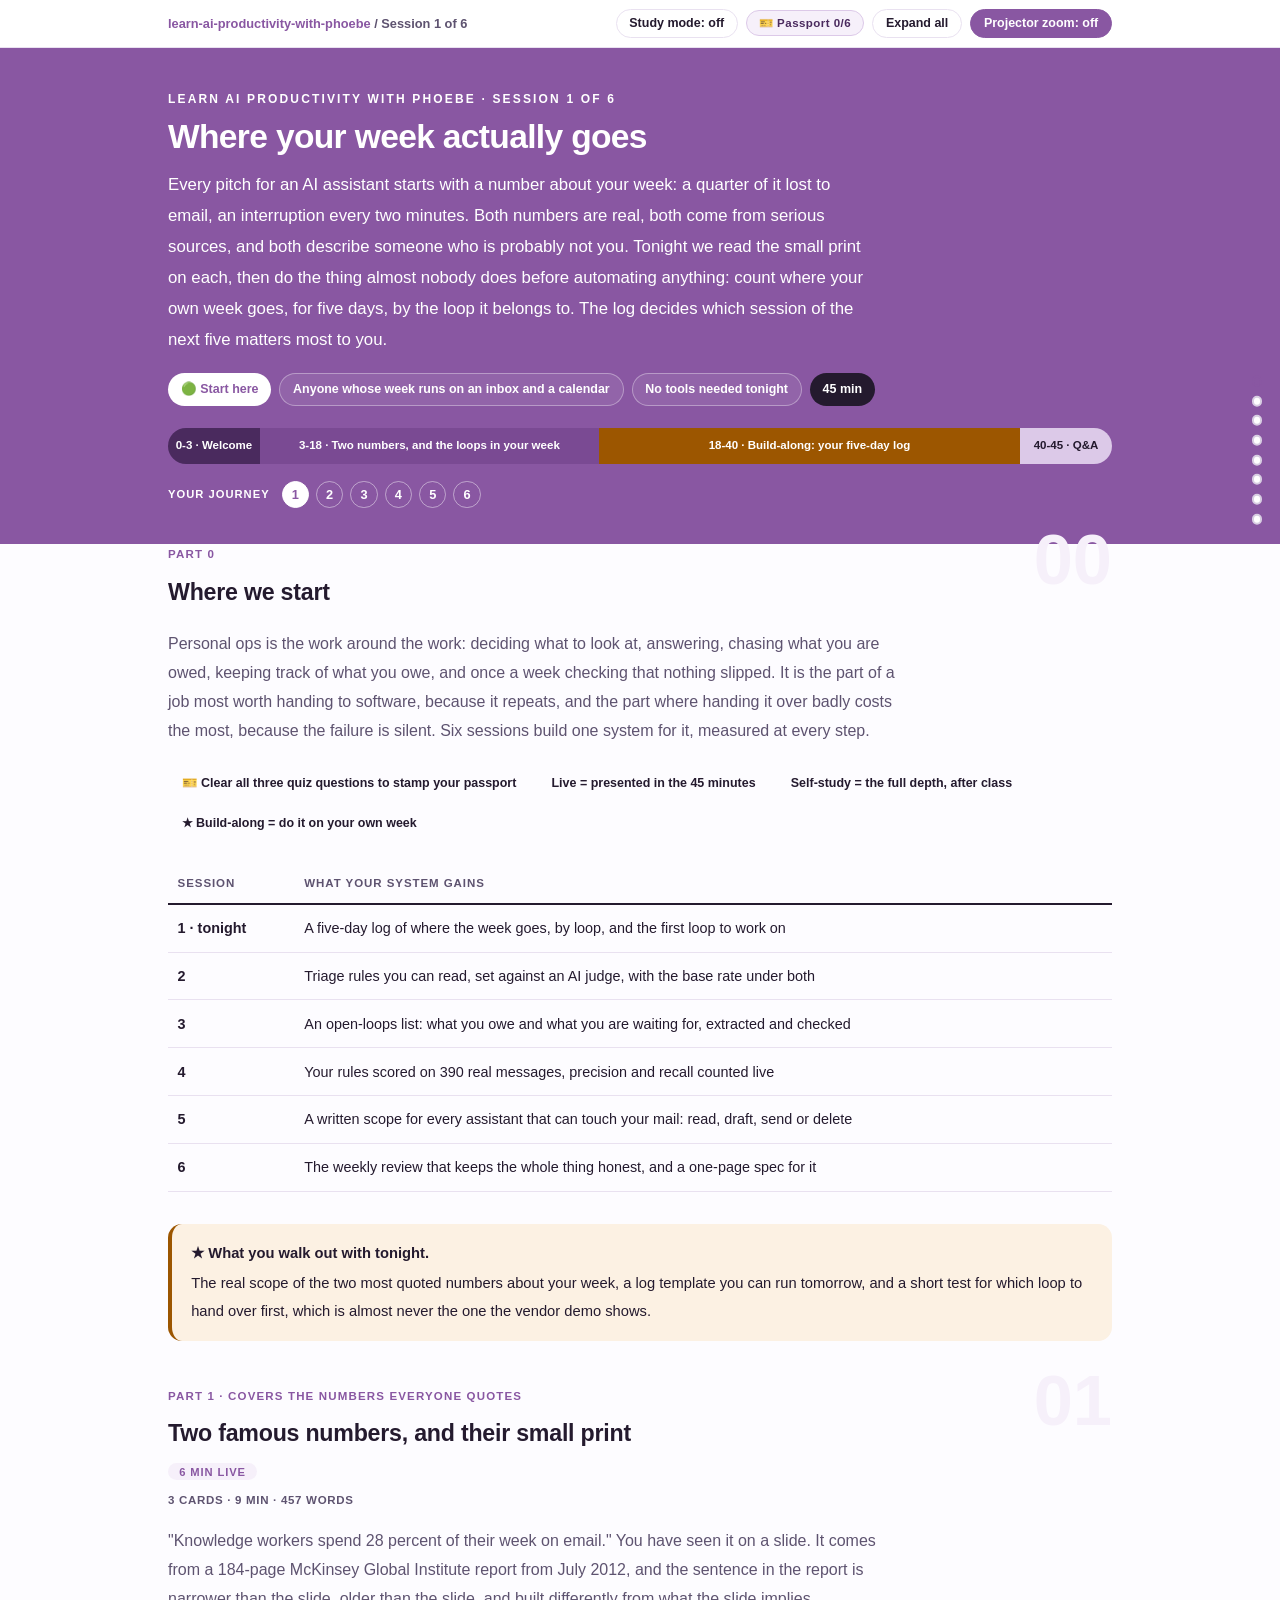
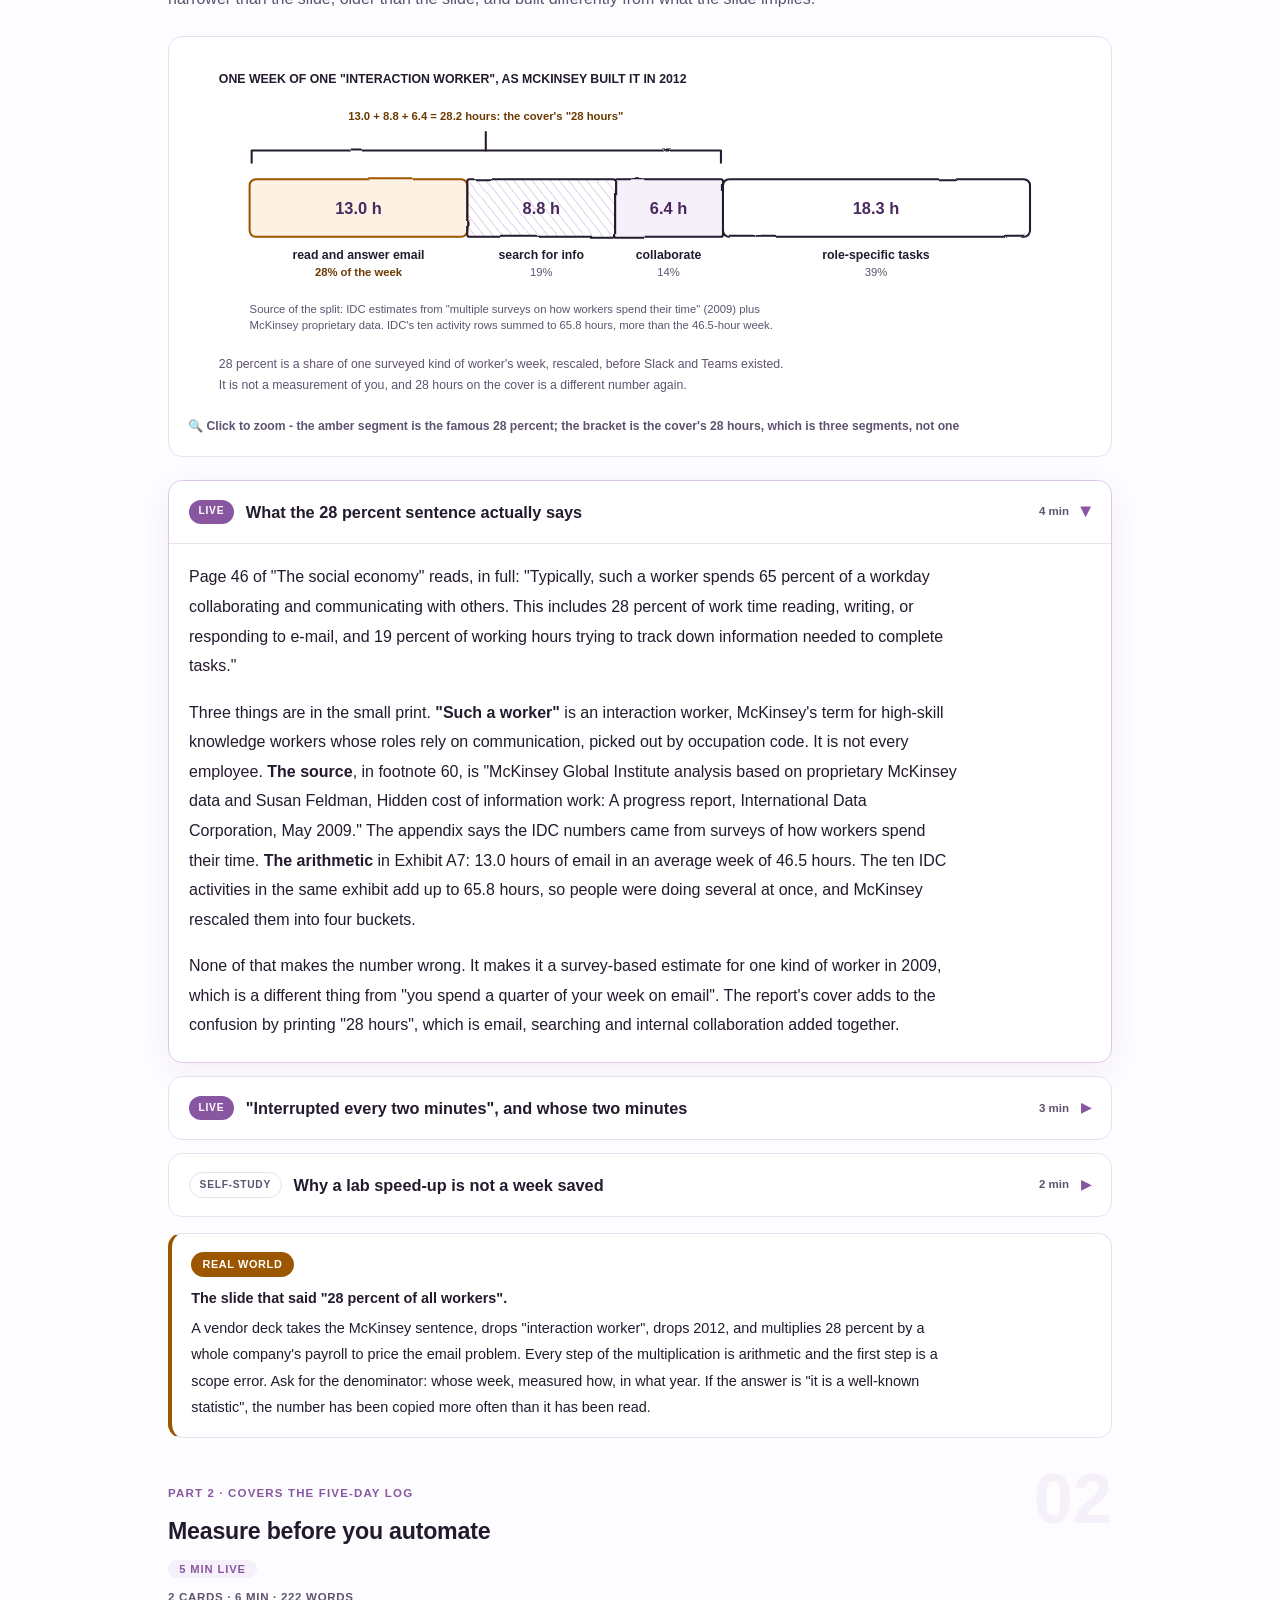
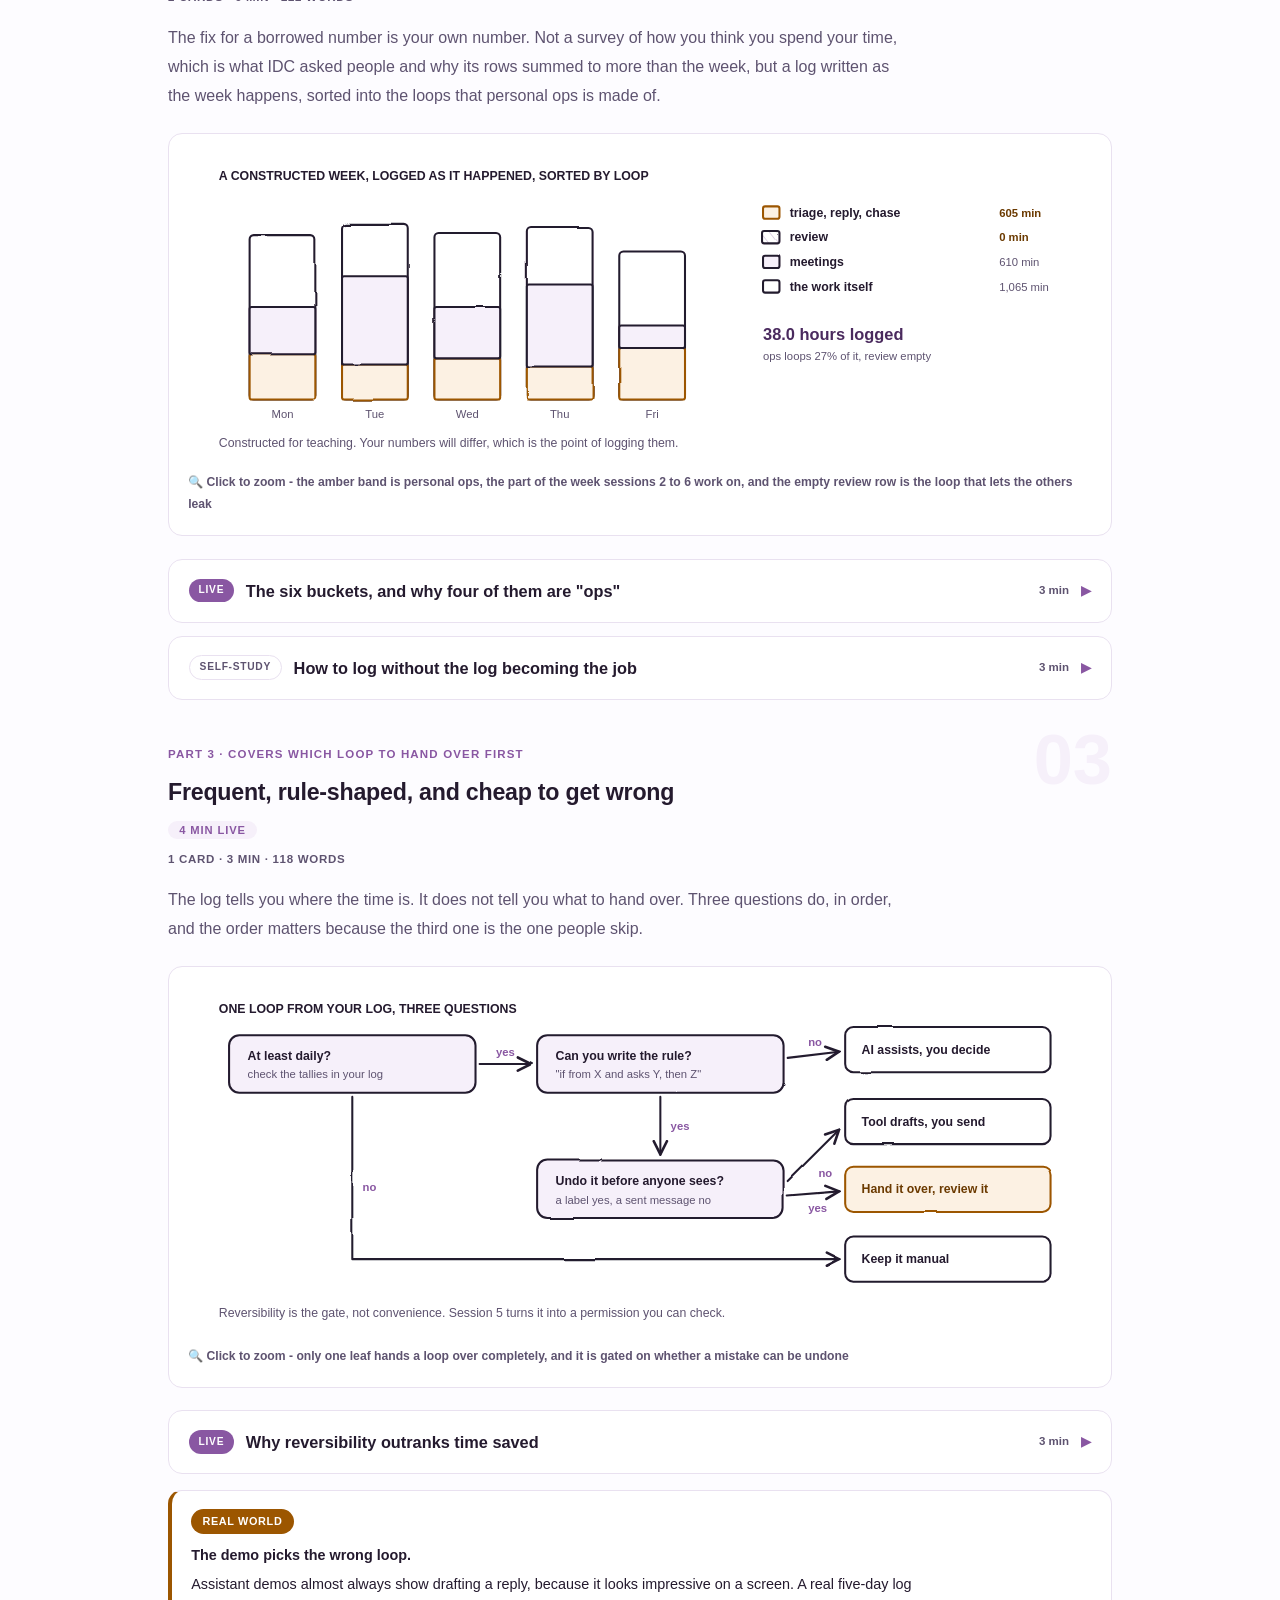
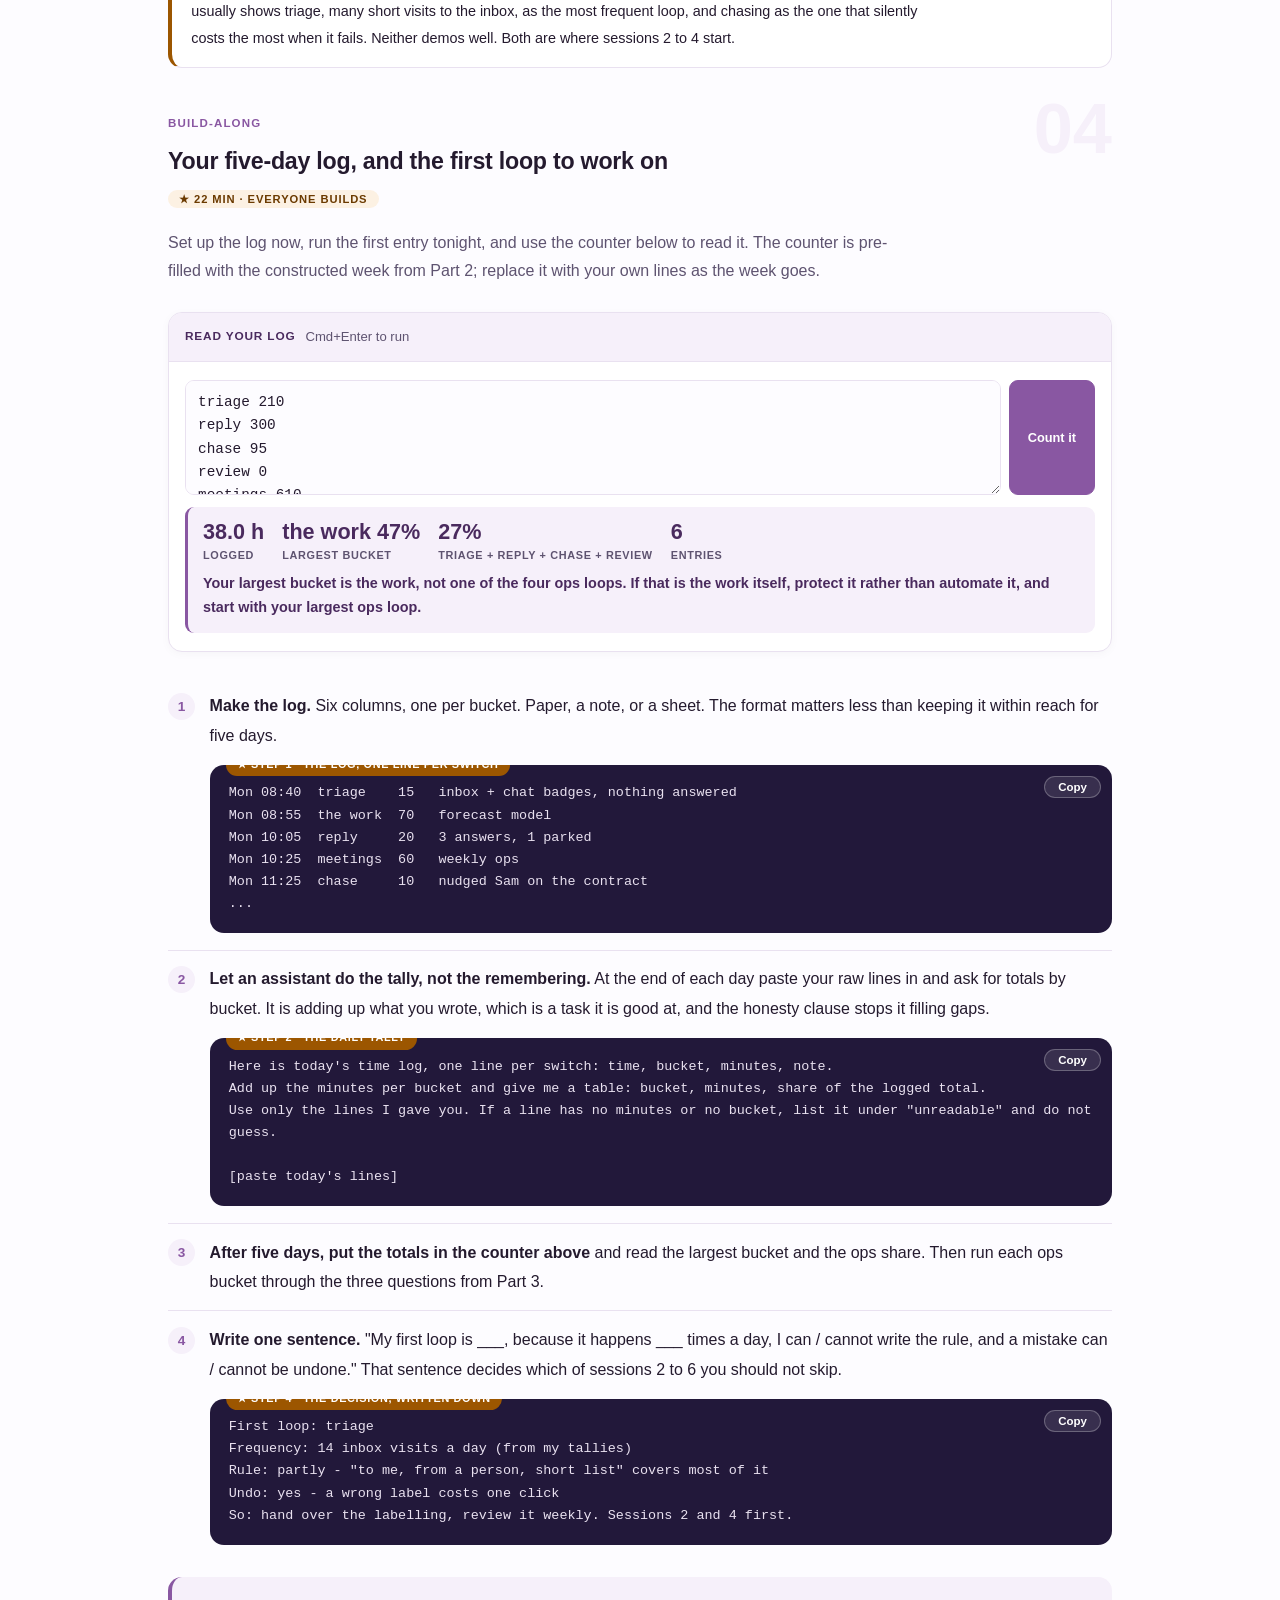
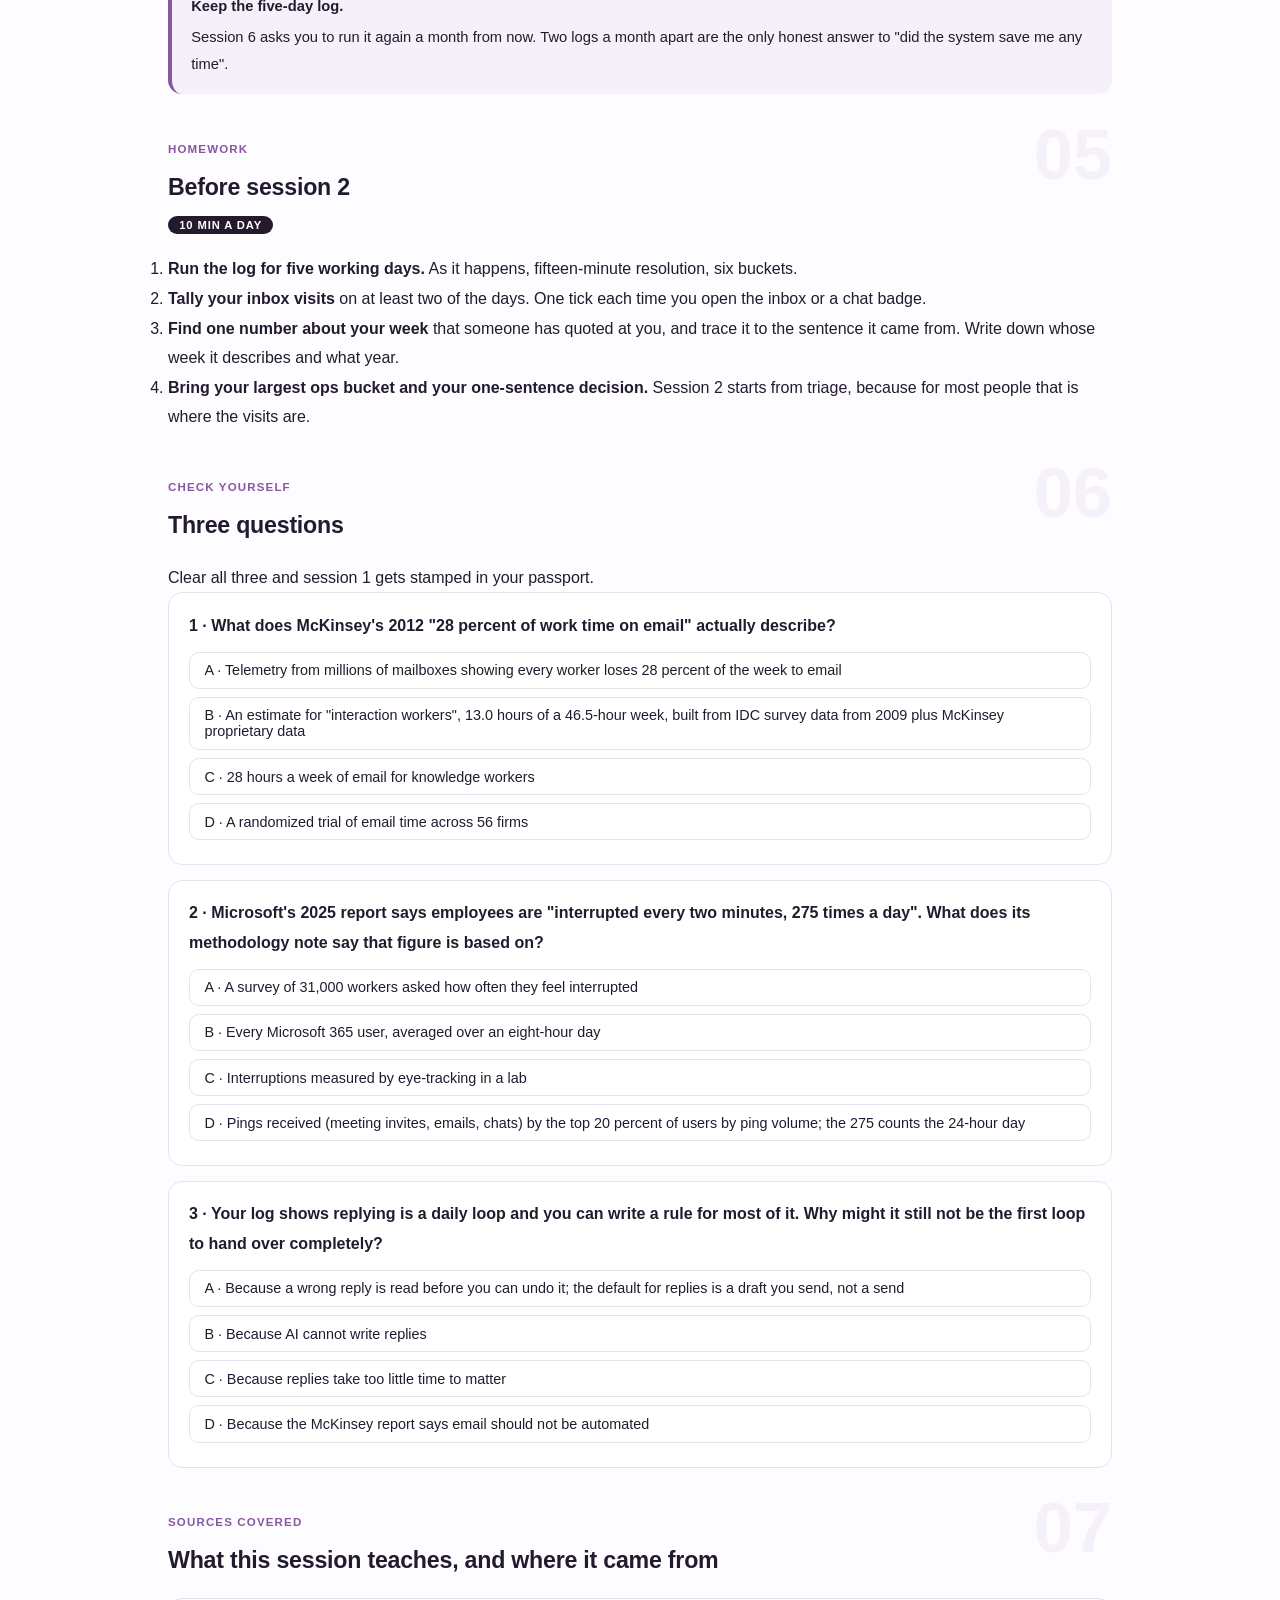
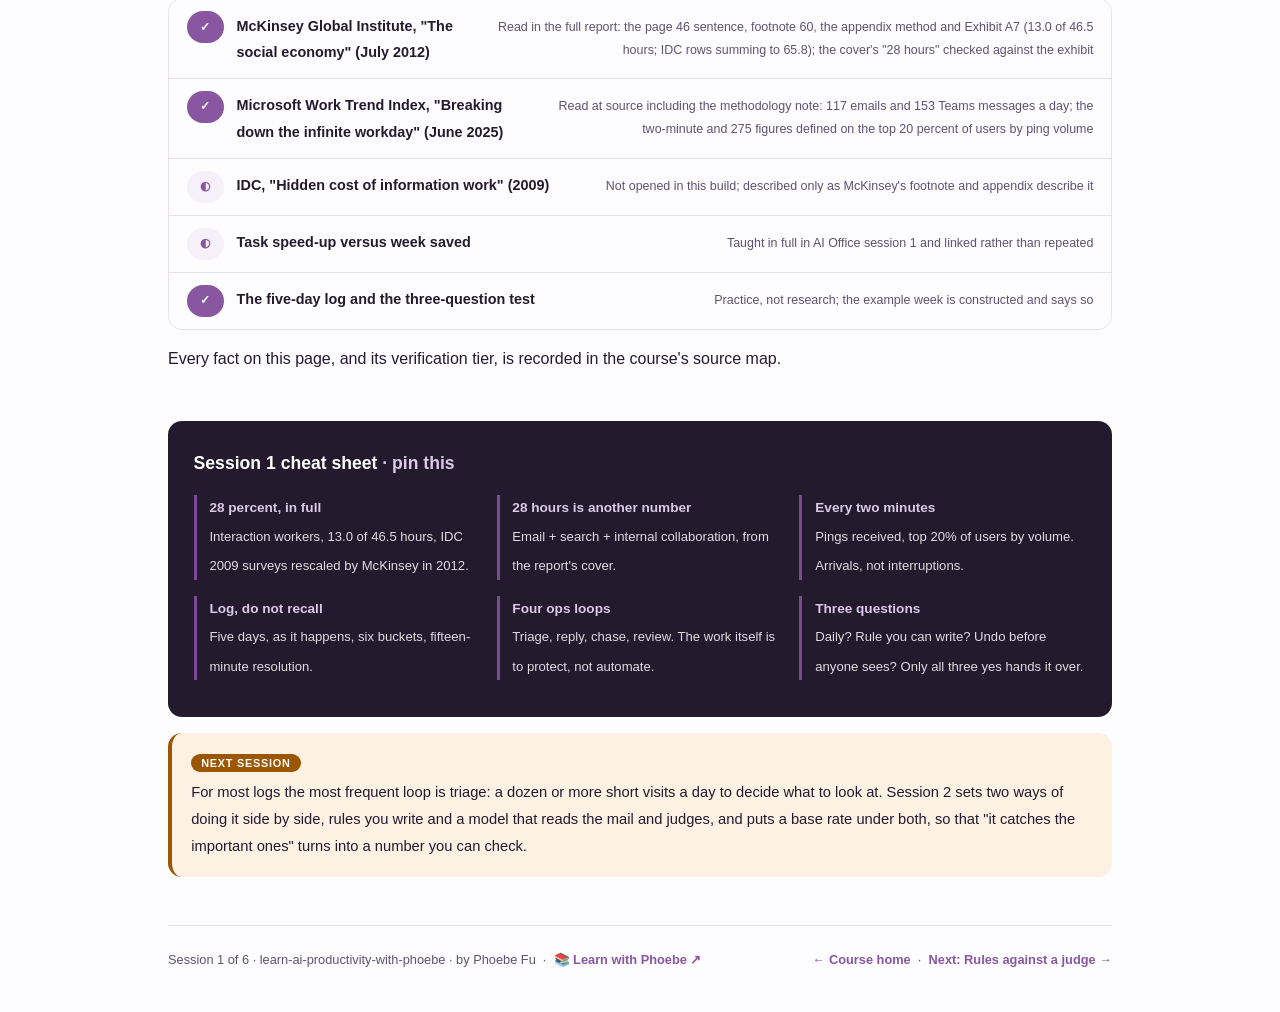
==== courses/01-where-your-week-goes.html @ 1c583a6b "AI-Powered Productivity - six sessions and a real triage bench Personal ops with AI, scored on 390 r" ====
<!DOCTYPE html>
<html lang="en">
<head>
<meta charset="UTF-8">
<meta name="viewport" content="width=device-width, initial-scale=1.0">
<!-- social:start -->
<meta name="description" content="Session 1 of 6. Measure before you automate. The famous 28 percent of the week on email, traced to its source and its small print, the 'interrupted every two minutes' figure that describes the busiest fifth of users, and a five-day log that tells you which loop to hand over first.">
<meta property="og:type" content="article">
<meta property="og:site_name" content="Learn with Phoebe">
<meta property="og:title" content="Where your week actually goes - learn ai productivity with phoebe">
<meta property="og:description" content="Session 1 of 6. 28 percent is 13 hours of a 46.5-hour week, for one kind of worker, from 2009 surveys. Measure your own before you automate anything.">
<meta property="og:url" content="https://phoebefu6.github.io/learn-ai-productivity-with-phoebe/courses/01-where-your-week-goes.html">
<meta property="og:image" content="https://phoebefu6.github.io/learn-ai-productivity-with-phoebe/assets/og-cover.png">
<meta property="og:image:width" content="1200">
<meta property="og:image:height" content="630">
<meta name="twitter:card" content="summary_large_image">
<meta name="twitter:title" content="Where your week actually goes - learn ai productivity with phoebe">
<meta name="twitter:description" content="Session 1 of 6. Two famous numbers, their small print, and your own five-day log.">
<meta name="twitter:image" content="https://phoebefu6.github.io/learn-ai-productivity-with-phoebe/assets/og-cover.png">
<!-- social:end -->
<title>Session 1 · Where your week actually goes - learn ai productivity with phoebe</title>
<link rel="stylesheet" href="../assets/style.css?v=2">
</head>
<body>

<div class="toolbar">
  <div class="wrap">
    <span class="crumb"><a href="../index.html">learn-ai-productivity-with-phoebe</a> / Session 1 of 6</span>
    <button class="btn" id="toggle-all" type="button">Expand all</button>
    <button class="btn primary" id="zoom-toggle" type="button">Projector zoom: off</button>
  </div>
</div>

<header class="masthead">
  <div class="wrap">
    <div class="eyebrow">Learn AI Productivity with Phoebe · Session 1 of 6</div>
    <h1>Where your week <span class="accent">actually goes</span></h1>
    <p class="sub">Every pitch for an AI assistant starts with a number about your week: a quarter of it lost to email, an interruption every two minutes. Both numbers are real, both come from serious sources, and both describe someone who is probably not you. Tonight we read the small print on each, then do the thing almost nobody does before automating anything: count where your own week goes, for five days, by the loop it belongs to. The log decides which session of the next five matters most to you.</p>
    <div class="chip-row">
      <span class="chip level">🟢 Start here</span>
      <span class="chip audience">Anyone whose week runs on an inbox and a calendar</span>
      <span class="chip audience">No tools needed tonight</span>
      <span class="chip time">45 min</span>
    </div>
    <div class="agenda">
      <span class="a1" style="flex:1">0-3 · Welcome</span>
      <span class="a2" style="flex:4">3-18 · Two numbers, and the loops in your week</span>
      <span class="a3" style="flex:5">18-40 · Build-along: your five-day log</span>
      <span class="a4" style="flex:1">40-45 · Q&amp;A</span>
    </div>
  </div>
</header>

<main class="wrap">

  <section class="section" id="intro">
    <div class="section-kicker">
      <span class="klabel">Part 0</span>
      <h2>Where we start</h2>
    </div>
    <p class="lede">Personal ops is the work around the work: deciding what to look at, answering, chasing what you are owed, keeping track of what you owe, and once a week checking that nothing slipped. It is the part of a job most worth handing to software, because it repeats, and the part where handing it over badly costs the most, because the failure is silent. Six sessions build one system for it, measured at every step.</p>

    <div class="legend">
      <span class="pill">🎫 Clear all three quiz questions to stamp your passport</span>
      <span class="pill">Live = presented in the 45 minutes</span>
      <span class="pill">Self-study = the full depth, after class</span>
      <span class="pill">★ Build-along = do it on your own week</span>
    </div>

    <table class="clean">
      <tr><th>Session</th><th>What your system gains</th></tr>
      <tr><td>1 · tonight</td><td>A five-day log of where the week goes, by loop, and the first loop to work on</td></tr>
      <tr><td>2</td><td>Triage rules you can read, set against an AI judge, with the base rate under both</td></tr>
      <tr><td>3</td><td>An open-loops list: what you owe and what you are waiting for, extracted and checked</td></tr>
      <tr><td>4</td><td>Your rules scored on 390 real messages, precision and recall counted live</td></tr>
      <tr><td>5</td><td>A written scope for every assistant that can touch your mail: read, draft, send or delete</td></tr>
      <tr><td>6</td><td>The weekly review that keeps the whole thing honest, and a one-page spec for it</td></tr>
    </table>

    <div class="callout win">
      <p><strong>★ What you walk out with tonight.</strong> The real scope of the two most quoted numbers about your week, a log template you can run tomorrow, and a short test for which loop to hand over first, which is almost never the one the vendor demo shows.</p>
    </div>
  </section>

  <section class="section" id="part-1">
    <div class="section-kicker">
      <span class="klabel">Part 1 · covers the numbers everyone quotes</span>
      <h2>Two famous numbers, and their small print</h2>
      <span class="tag concept">6 min live</span>
    </div>
    <p class="lede">"Knowledge workers spend 28 percent of their week on email." You have seen it on a slide. It comes from a 184-page McKinsey Global Institute report from July 2012, and the sentence in the report is narrower than the slide, older than the slide, and built differently from what the slide implies.</p>

    <figure class="zoomable">
      <svg viewBox="0 0 880 340" xmlns="http://www.w3.org/2000/svg" role="img" aria-label="The McKinsey 2012 workweek drawn as one bar of 46.5 hours for an interaction worker: 13.0 hours reading and answering email, 28 percent; 8.8 hours searching for information, 19 percent; 6.4 hours collaborating internally, 14 percent; 18.3 hours of role-specific tasks, 39 percent. A bracket over the first three segments reads 28.2 hours, the figure the report's cover prints as 28 hours. A note says IDC's ten survey activities summed to 65.8 hours, more than the week, and were rescaled.">
        <defs>
          <filter id="p1aSk" x="-3%" y="-3%" width="106%" height="106%"><feTurbulence type="fractalNoise" baseFrequency="0.02" numOctaves="2" seed="11" result="n"/><feDisplacementMap in="SourceGraphic" in2="n" scale="2.4" xChannelSelector="R" yChannelSelector="G"/></filter>
          <pattern id="p1aHc" patternUnits="userSpaceOnUse" width="7" height="7" patternTransform="rotate(-38)"><line x1="0" y1="0" x2="0" y2="7" stroke="#8957A2" stroke-width="1" opacity=".5"/></pattern>
          <marker id="p1aAr" viewBox="0 0 10 10" refX="9" refY="5" markerWidth="8" markerHeight="8" orient="auto"><path d="M1 1 L9 5 L1 9" fill="none" stroke="#241A2E" stroke-width="1.6" stroke-linecap="round"/></marker>
        </defs>
        <style>
          .p1aH { font: 800 12px Inter, sans-serif; fill: #241A2E; }
          .p1aL { font: 600 12px Inter, sans-serif; fill: #241A2E; }
          .p1aS { font: 400 11px Inter, sans-serif; fill: #5E5370; }
          .p1aB { font: 800 11px Inter, sans-serif; fill: #6B3A00; }
          .p1aV { font: 800 16px Inter, sans-serif; fill: #4A2A5E; }
          .p1aN { font: 400 12px Inter, sans-serif; fill: #5E5370; }
        </style>

        <text class="p1aH" x="30" y="26">ONE WEEK OF ONE "INTERACTION WORKER", AS MCKINSEY BUILT IT IN 2012</text>

        <g filter="url(#p1aSk)" fill="none" stroke="#241A2E" stroke-width="2" stroke-linecap="round" stroke-linejoin="round">
          <!-- 46.5 h = 760 px; 16.34 px per hour -->
          <rect x="60" y="120" width="212" height="56" rx="6" fill="#FCF1E3" stroke="#9C5600"/>
          <rect x="272" y="120" width="144" height="56" rx="2" fill="url(#p1aHc)"/>
          <rect x="416" y="120" width="105" height="56" rx="2" fill="#F6F0FA"/>
          <rect x="521" y="120" width="299" height="56" rx="6" fill="#FFFFFF"/>
          <!-- bracket over the first three -->
          <path d="M62 104 L62 92 L519 92 L519 104"/>
          <path d="M290 92 L290 74"/>
        </g>

        <text class="p1aB" x="290" y="62" text-anchor="middle">13.0 + 8.8 + 6.4 = 28.2 hours: the cover's "28 hours"</text>

        <text class="p1aV" x="166" y="154" text-anchor="middle">13.0 h</text>
        <text class="p1aV" x="344" y="154" text-anchor="middle">8.8 h</text>
        <text class="p1aV" x="468" y="154" text-anchor="middle">6.4 h</text>
        <text class="p1aV" x="670" y="154" text-anchor="middle">18.3 h</text>

        <text class="p1aL" x="166" y="198" text-anchor="middle">read and answer email</text>
        <text class="p1aB" x="166" y="214" text-anchor="middle">28% of the week</text>
        <text class="p1aL" x="344" y="198" text-anchor="middle">search for info</text>
        <text class="p1aS" x="344" y="214" text-anchor="middle">19%</text>
        <text class="p1aL" x="468" y="198" text-anchor="middle">collaborate</text>
        <text class="p1aS" x="468" y="214" text-anchor="middle">14%</text>
        <text class="p1aL" x="670" y="198" text-anchor="middle">role-specific tasks</text>
        <text class="p1aS" x="670" y="214" text-anchor="middle">39%</text>

        <text class="p1aS" x="60" y="250">Source of the split: IDC estimates from "multiple surveys on how workers spend their time" (2009) plus</text>
        <text class="p1aS" x="60" y="266">McKinsey proprietary data. IDC's ten activity rows summed to 65.8 hours, more than the 46.5-hour week.</text>
        <text class="p1aN" x="30" y="304">28 percent is a share of one surveyed kind of worker's week, rescaled, before Slack and Teams existed.</text>
        <text class="p1aN" x="30" y="324">It is not a measurement of you, and 28 hours on the cover is a different number again.</text>
      </svg>
      <figcaption>🔍 Click to zoom - the amber segment is the famous 28 percent; the bracket is the cover's 28 hours, which is three segments, not one</figcaption>
    </figure>

    <details class="card" open>
      <summary><span class="mode live">Live</span>What the 28 percent sentence actually says<span class="mini">4 min</span><span class="caret">▶</span></summary>
      <div class="body">
        <p>Page 46 of "The social economy" reads, in full: "Typically, such a worker spends 65 percent of a workday collaborating and communicating with others. This includes 28 percent of work time reading, writing, or responding to e-mail, and 19 percent of working hours trying to track down information needed to complete tasks."</p>
        <p>Three things are in the small print. <strong>"Such a worker"</strong> is an interaction worker, McKinsey's term for high-skill knowledge workers whose roles rely on communication, picked out by occupation code. It is not every employee. <strong>The source</strong>, in footnote 60, is "McKinsey Global Institute analysis based on proprietary McKinsey data and Susan Feldman, Hidden cost of information work: A progress report, International Data Corporation, May 2009." The appendix says the IDC numbers came from surveys of how workers spend their time. <strong>The arithmetic</strong> in Exhibit A7: 13.0 hours of email in an average week of 46.5 hours. The ten IDC activities in the same exhibit add up to 65.8 hours, so people were doing several at once, and McKinsey rescaled them into four buckets.</p>
        <p>None of that makes the number wrong. It makes it a survey-based estimate for one kind of worker in 2009, which is a different thing from "you spend a quarter of your week on email". The report's cover adds to the confusion by printing "28 hours", which is email, searching and internal collaboration added together.</p>
      </div>
    </details>

    <details class="card">
      <summary><span class="mode live">Live</span>"Interrupted every two minutes", and whose two minutes<span class="mini">3 min</span><span class="caret">▶</span></summary>
      <div class="body">
        <p>Microsoft's Work Trend Index special report of June 2025, "Breaking down the infinite workday", is built on Microsoft 365 telemetry rather than surveys, which makes it far better evidence of what happens. It reports that the average worker receives 117 emails a day, "most of them skimmed in under 60 seconds", and 153 Teams messages per weekday.</p>
        <p>The headline that travelled is "interrupted every two minutes, 275 times a day". The methodology note at the bottom of the same page defines it: a ping is a meeting invite, email or chat received; the two minutes is the average gap between pings in an eight-hour day; the 275 counts the 24-hour day; and the figure is "Based on the top 20% of users by ping volume received." It describes the busiest fifth of users, and it counts arrivals, not interruptions. Whether a ping interrupts you depends on whether you let it, which is what session 2 is about.</p>
      </div>
    </details>

    <details class="card">
      <summary><span class="mode self">Self-study</span>Why a lab speed-up is not a week saved<span class="mini">2 min</span><span class="caret">▶</span></summary>
      <div class="body">
        <p>The gap between "40 percent faster on one task" and "a few percent of a real week" is taught in full, with Microsoft's own randomized trial, in <a href="https://phoebefu6.github.io/learn-ai-office-with-phoebe/courses/01-the-hour-back.html">AI Office, session 1 ↗</a>. The short version you need here: a speed-up only applies to the slice of the week the tool can reach, and you cannot know the size of that slice without measuring it. That measurement is tonight's build-along.</p>
      </div>
    </details>

    <div class="callout example">
      <span class="ex-pill">Real world</span>
      <p><strong>The slide that said "28 percent of all workers".</strong> A vendor deck takes the McKinsey sentence, drops "interaction worker", drops 2012, and multiplies 28 percent by a whole company's payroll to price the email problem. Every step of the multiplication is arithmetic and the first step is a scope error. Ask for the denominator: whose week, measured how, in what year. If the answer is "it is a well-known statistic", the number has been copied more often than it has been read.</p>
    </div>
  </section>

  <section class="section" id="part-2">
    <div class="section-kicker">
      <span class="klabel">Part 2 · covers the five-day log</span>
      <h2>Measure before you automate</h2>
      <span class="tag concept">5 min live</span>
    </div>
    <p class="lede">The fix for a borrowed number is your own number. Not a survey of how you think you spend your time, which is what IDC asked people and why its rows summed to more than the week, but a log written as the week happens, sorted into the loops that personal ops is made of.</p>

    <figure class="zoomable">
      <svg viewBox="0 0 880 300" xmlns="http://www.w3.org/2000/svg" role="img" aria-label="A constructed example week of 38 logged hours drawn as five day columns, each stacked by loop. Across the week: triage 210 minutes, reply 300, chase 95, review 0, meetings 610, the work itself 1,065. The personal-ops loops, triage, reply, chase and review, come to 605 minutes, about a quarter of the logged week. Review is empty.">
        <defs>
          <filter id="p1bSk" x="-3%" y="-3%" width="106%" height="106%"><feTurbulence type="fractalNoise" baseFrequency="0.02" numOctaves="2" seed="13" result="n"/><feDisplacementMap in="SourceGraphic" in2="n" scale="2.4" xChannelSelector="R" yChannelSelector="G"/></filter>
          <pattern id="p1bHc" patternUnits="userSpaceOnUse" width="7" height="7" patternTransform="rotate(-38)"><line x1="0" y1="0" x2="0" y2="7" stroke="#8957A2" stroke-width="1" opacity=".5"/></pattern>
        </defs>
        <style>
          .p1bH { font: 800 12px Inter, sans-serif; fill: #241A2E; }
          .p1bL { font: 600 12px Inter, sans-serif; fill: #241A2E; }
          .p1bS { font: 400 11px Inter, sans-serif; fill: #5E5370; }
          .p1bB { font: 800 11px Inter, sans-serif; fill: #6B3A00; }
          .p1bV { font: 800 16px Inter, sans-serif; fill: #4A2A5E; }
          .p1bN { font: 400 12px Inter, sans-serif; fill: #5E5370; }
        </style>

        <text class="p1bH" x="30" y="26">A CONSTRUCTED WEEK, LOGGED AS IT HAPPENED, SORTED BY LOOP</text>

        <g filter="url(#p1bSk)" fill="none" stroke="#241A2E" stroke-width="2" stroke-linecap="round" stroke-linejoin="round">
          <!-- legend swatches -->
          <rect x="560" y="52" width="16" height="12" rx="2" fill="#FCF1E3" stroke="#9C5600"/>
          <rect x="560" y="76" width="16" height="12" rx="2" fill="url(#p1bHc)"/>
          <rect x="560" y="100" width="16" height="12" rx="2" fill="#F6F0FA"/>
          <rect x="560" y="124" width="16" height="12" rx="2" fill="#FFFFFF"/>
          <!-- five days, 1 px = 1.1 min, bottom at y=240 -->
          <rect x="60" y="80" width="64" height="160" rx="4" fill="#FFFFFF"/>
          <rect x="60" y="196" width="64" height="44" rx="2" fill="#FCF1E3" stroke="#9C5600"/>
          <rect x="60" y="150" width="64" height="46" rx="2" fill="#F6F0FA"/>
          <rect x="150" y="70" width="64" height="170" rx="4" fill="#FFFFFF"/>
          <rect x="150" y="206" width="64" height="34" rx="2" fill="#FCF1E3" stroke="#9C5600"/>
          <rect x="150" y="120" width="64" height="86" rx="2" fill="#F6F0FA"/>
          <rect x="240" y="78" width="64" height="162" rx="4" fill="#FFFFFF"/>
          <rect x="240" y="200" width="64" height="40" rx="2" fill="#FCF1E3" stroke="#9C5600"/>
          <rect x="240" y="150" width="64" height="50" rx="2" fill="#F6F0FA"/>
          <rect x="330" y="72" width="64" height="168" rx="4" fill="#FFFFFF"/>
          <rect x="330" y="208" width="64" height="32" rx="2" fill="#FCF1E3" stroke="#9C5600"/>
          <rect x="330" y="128" width="64" height="80" rx="2" fill="#F6F0FA"/>
          <rect x="420" y="96" width="64" height="144" rx="4" fill="#FFFFFF"/>
          <rect x="420" y="190" width="64" height="50" rx="2" fill="#FCF1E3" stroke="#9C5600"/>
          <rect x="420" y="168" width="64" height="22" rx="2" fill="#F6F0FA"/>
        </g>

        <text class="p1bS" x="92" y="258" text-anchor="middle">Mon</text>
        <text class="p1bS" x="182" y="258" text-anchor="middle">Tue</text>
        <text class="p1bS" x="272" y="258" text-anchor="middle">Wed</text>
        <text class="p1bS" x="362" y="258" text-anchor="middle">Thu</text>
        <text class="p1bS" x="452" y="258" text-anchor="middle">Fri</text>

        <text class="p1bL" x="586" y="62">triage, reply, chase</text>
        <text class="p1bB" x="790" y="62">605 min</text>
        <text class="p1bL" x="586" y="86">review</text>
        <text class="p1bB" x="790" y="86">0 min</text>
        <text class="p1bL" x="586" y="110">meetings</text>
        <text class="p1bS" x="790" y="110">610 min</text>
        <text class="p1bL" x="586" y="134">the work itself</text>
        <text class="p1bS" x="790" y="134">1,065 min</text>
        <text class="p1bV" x="560" y="182">38.0 hours logged</text>
        <text class="p1bS" x="560" y="202">ops loops 27% of it, review empty</text>

        <text class="p1bN" x="30" y="286">Constructed for teaching. Your numbers will differ, which is the point of logging them.</text>
      </svg>
      <figcaption>🔍 Click to zoom - the amber band is personal ops, the part of the week sessions 2 to 6 work on, and the empty review row is the loop that lets the others leak</figcaption>
    </figure>

    <details class="card">
      <summary><span class="mode live">Live</span>The six buckets, and why four of them are "ops"<span class="mini">3 min</span><span class="caret">▶</span></summary>
      <div class="body">
        <p><strong>triage:</strong> deciding what to look at. Scanning the inbox, the chat badges, the notifications. Nothing is answered yet. <strong>reply:</strong> answering what needs an answer. <strong>chase:</strong> following up on what you are owed, and keeping track of what you owe. <strong>review:</strong> the deliberate pass, daily or weekly, that checks nothing slipped. Those four are personal ops.</p>
        <p><strong>meetings</strong> and <strong>the work itself</strong> are logged too, because a share means nothing without the whole. If the work itself is the biggest bucket, good: that is the bucket to protect, not to automate. Meeting time is a calendar problem, which <a href="https://phoebefu6.github.io/learn-data-pmo-with-phoebe/courses/b7-time-management.html">Data PMO, practitioner session 7 ↗</a> covers.</p>
      </div>
    </details>

    <details class="card">
      <summary><span class="mode self">Self-study</span>How to log without the log becoming the job<span class="mini">3 min</span><span class="caret">▶</span></summary>
      <div class="body">
        <p><strong>Write it as it happens, not at the end of the day.</strong> End-of-day recall is the survey problem again: people remember the meeting and forget the twelve two-minute inbox checks. A sticky note with six tally columns works. So does a note on your phone with one line per switch.</p>
        <p><strong>Fifteen-minute resolution is enough.</strong> You are looking for which bucket is large, not for precision to the minute. <strong>Five working days, not one.</strong> Monday and Friday are different animals. <strong>Count switches as well as minutes</strong> if you can: a column of tallies each time you went to the inbox. The Work Trend Index counted pings received; you are counting the ones you answered, which is the number you control.</p>
      </div>
    </details>
  </section>

  <section class="section" id="part-3">
    <div class="section-kicker">
      <span class="klabel">Part 3 · covers which loop to hand over first</span>
      <h2>Frequent, rule-shaped, and cheap to get wrong</h2>
      <span class="tag concept">4 min live</span>
    </div>
    <p class="lede">The log tells you where the time is. It does not tell you what to hand over. Three questions do, in order, and the order matters because the third one is the one people skip.</p>

    <figure class="zoomable">
      <svg viewBox="0 0 880 340" xmlns="http://www.w3.org/2000/svg" role="img" aria-label="A decision tree for one loop from the log. First question: does it happen at least daily? If no, keep it manual. If yes: can you write down how you decide, as a rule? If no, use AI to assist and you decide. If yes: if it goes wrong, can you undo it before anyone notices? If yes, hand it over and review weekly. If no, the tool drafts and you send.">
        <defs>
          <filter id="p1cSk" x="-3%" y="-3%" width="106%" height="106%"><feTurbulence type="fractalNoise" baseFrequency="0.02" numOctaves="2" seed="17" result="n"/><feDisplacementMap in="SourceGraphic" in2="n" scale="2.4" xChannelSelector="R" yChannelSelector="G"/></filter>
          <marker id="p1cAr" viewBox="0 0 10 10" refX="9" refY="5" markerWidth="8" markerHeight="8" orient="auto"><path d="M1 1 L9 5 L1 9" fill="none" stroke="#241A2E" stroke-width="1.6" stroke-linecap="round"/></marker>
        </defs>
        <style>
          .p1cH { font: 800 12px Inter, sans-serif; fill: #241A2E; }
          .p1cL { font: 600 12px Inter, sans-serif; fill: #241A2E; }
          .p1cS { font: 400 11px Inter, sans-serif; fill: #5E5370; }
          .p1cB { font: 800 12px Inter, sans-serif; fill: #6B3A00; }
          .p1cA { font: 700 11px Inter, sans-serif; fill: #8957A2; }
          .p1cN { font: 400 12px Inter, sans-serif; fill: #5E5370; }
        </style>

        <text class="p1cH" x="30" y="26">ONE LOOP FROM YOUR LOG, THREE QUESTIONS</text>

        <g filter="url(#p1cSk)" fill="none" stroke="#241A2E" stroke-width="2" stroke-linecap="round" stroke-linejoin="round">
          <rect x="40" y="48" width="240" height="56" rx="10" fill="#F6F0FA"/>
          <rect x="340" y="48" width="240" height="56" rx="10" fill="#F6F0FA"/>
          <rect x="340" y="170" width="240" height="56" rx="10" fill="#F6F0FA"/>
          <rect x="640" y="40" width="200" height="44" rx="8" fill="#FFFFFF"/>
          <rect x="640" y="110" width="200" height="44" rx="8" fill="#FFFFFF"/>
          <rect x="640" y="176" width="200" height="44" rx="8" fill="#FCF1E3" stroke="#9C5600"/>
          <rect x="640" y="244" width="200" height="44" rx="8" fill="#FFFFFF"/>
          <path d="M284 76 L334 76" marker-end="url(#p1cAr)"/>
          <path d="M160 108 L160 266 L634 266" marker-end="url(#p1cAr)"/>
          <path d="M584 70 L634 64" marker-end="url(#p1cAr)"/>
          <path d="M460 108 L460 164" marker-end="url(#p1cAr)"/>
          <path d="M584 190 L634 140" marker-end="url(#p1cAr)"/>
          <path d="M584 204 L634 200" marker-end="url(#p1cAr)"/>
        </g>

        <text class="p1cL" x="58" y="72">At least daily?</text>
        <text class="p1cS" x="58" y="90">check the tallies in your log</text>
        <text class="p1cL" x="358" y="72">Can you write the rule?</text>
        <text class="p1cS" x="358" y="90">"if from X and asks Y, then Z"</text>
        <text class="p1cL" x="358" y="194">Undo it before anyone sees?</text>
        <text class="p1cS" x="358" y="212">a label yes, a sent message no</text>

        <text class="p1cA" x="300" y="68">yes</text>
        <text class="p1cA" x="604" y="58">no</text>
        <text class="p1cA" x="470" y="140">yes</text>
        <text class="p1cA" x="614" y="186">no</text>
        <text class="p1cA" x="604" y="220">yes</text>
        <text class="p1cA" x="170" y="200">no</text>

        <text class="p1cL" x="656" y="66">AI assists, you decide</text>
        <text class="p1cL" x="656" y="136">Tool drafts, you send</text>
        <text class="p1cB" x="656" y="202">Hand it over, review it</text>
        <text class="p1cL" x="656" y="270">Keep it manual</text>

        <text class="p1cN" x="30" y="322">Reversibility is the gate, not convenience. Session 5 turns it into a permission you can check.</text>
      </svg>
      <figcaption>🔍 Click to zoom - only one leaf hands a loop over completely, and it is gated on whether a mistake can be undone</figcaption>
    </figure>

    <details class="card">
      <summary><span class="mode live">Live</span>Why reversibility outranks time saved<span class="mini">3 min</span><span class="caret">▶</span></summary>
      <div class="body">
        <p>A wrong label costs you a second to fix and nobody else ever sees it. A wrong sent message is read before you notice. A wrong deletion may not be noticed at all. The minutes a loop costs you decide whether it is worth automating; whether its mistakes can be undone decides how much of it you hand over. Triage labelling usually passes all three questions. Replying usually fails the third, which is why the default for replies is a draft, not a send.</p>
        <p>The plumbing for loops that pass, the triggers and the no-code workflows, is its own subject: <a href="https://phoebefu6.github.io/learn-automation-with-phoebe/">Life and Work Automation ↗</a>. Here the job is choosing which loop, and measuring whether the handover worked.</p>
      </div>
    </details>

    <div class="callout example">
      <span class="ex-pill">Real world</span>
      <p><strong>The demo picks the wrong loop.</strong> Assistant demos almost always show drafting a reply, because it looks impressive on a screen. A real five-day log usually shows triage, many short visits to the inbox, as the most frequent loop, and chasing as the one that silently costs the most when it fails. Neither demos well. Both are where sessions 2 to 4 start.</p>
    </div>
  </section>

  <section class="section" id="demo-1">
    <div class="section-kicker">
      <span class="klabel">Build-along</span>
      <h2>Your five-day log, and the first loop to work on</h2>
      <span class="tag demo">★ 22 min · everyone builds</span>
    </div>
    <p class="lede">Set up the log now, run the first entry tonight, and use the counter below to read it. The counter is pre-filled with the constructed week from Part 2; replace it with your own lines as the week goes.</p>

    <div class="tryrow" data-fn="timelog" data-multiline="1" data-title="Read your log" data-hint="One line per entry: a bucket, then minutes. For example: triage 25" data-seed="triage 210
reply 300
chase 95
review 0
meetings 610
the work 1065" data-cta="Count it"></div>

    <div class="steps">
      <div class="step">
        <p><strong>Make the log.</strong> Six columns, one per bucket. Paper, a note, or a sheet. The format matters less than keeping it within reach for five days.</p>
        <div class="prompt-box good"><span class="label">★ Step 1 · the log, one line per switch</span>Mon 08:40  triage    15   inbox + chat badges, nothing answered
Mon 08:55  the work  70   forecast model
Mon 10:05  reply     20   3 answers, 1 parked
Mon 10:25  meetings  60   weekly ops
Mon 11:25  chase     10   nudged Sam on the contract
...</div>
      </div>
      <div class="step">
        <p><strong>Let an assistant do the tally, not the remembering.</strong> At the end of each day paste your raw lines in and ask for totals by bucket. It is adding up what you wrote, which is a task it is good at, and the honesty clause stops it filling gaps.</p>
        <div class="prompt-box good"><span class="label">★ Step 2 · the daily tally</span>Here is today's time log, one line per switch: time, bucket, minutes, note.
Add up the minutes per bucket and give me a table: bucket, minutes, share of the logged total.
Use only the lines I gave you. If a line has no minutes or no bucket, list it under "unreadable" and do not guess.

[paste today's lines]</div>
      </div>
      <div class="step">
        <p><strong>After five days, put the totals in the counter above</strong> and read the largest bucket and the ops share. Then run each ops bucket through the three questions from Part 3.</p>
      </div>
      <div class="step">
        <p><strong>Write one sentence.</strong> "My first loop is ___, because it happens ___ times a day, I can / cannot write the rule, and a mistake can / cannot be undone." That sentence decides which of sessions 2 to 6 you should not skip.</p>
        <div class="prompt-box good"><span class="label">★ Step 4 · the decision, written down</span>First loop: triage
Frequency: 14 inbox visits a day (from my tallies)
Rule: partly - "to me, from a person, short list" covers most of it
Undo: yes - a wrong label costs one click
So: hand over the labelling, review it weekly. Sessions 2 and 4 first.</div>
      </div>
    </div>

    <div class="callout tip">
      <p><strong>Keep the five-day log.</strong> Session 6 asks you to run it again a month from now. Two logs a month apart are the only honest answer to "did the system save me any time".</p>
    </div>
  </section>

  <section class="section" id="exercise">
    <div class="section-kicker">
      <span class="klabel">Homework</span>
      <h2>Before session 2</h2>
      <span class="tag exercise">10 min a day</span>
    </div>
    <ol>
      <li><strong>Run the log for five working days.</strong> As it happens, fifteen-minute resolution, six buckets.</li>
      <li><strong>Tally your inbox visits</strong> on at least two of the days. One tick each time you open the inbox or a chat badge.</li>
      <li><strong>Find one number about your week</strong> that someone has quoted at you, and trace it to the sentence it came from. Write down whose week it describes and what year.</li>
      <li><strong>Bring your largest ops bucket and your one-sentence decision.</strong> Session 2 starts from triage, because for most people that is where the visits are.</li>
    </ol>
  </section>

  <section class="section" id="quiz">
    <div class="section-kicker">
      <span class="klabel">Check yourself</span>
      <h2>Three questions</h2>
    </div>
    <p>Clear all three and session 1 gets stamped in your passport.</p>

    <div class="quiz-q" data-answer="1">
      <p class="qtext">1 · What does McKinsey's 2012 "28 percent of work time on email" actually describe?</p>
      <button class="qopt" type="button">A · Telemetry from millions of mailboxes showing every worker loses 28 percent of the week to email</button>
      <button class="qopt" type="button">B · An estimate for "interaction workers", 13.0 hours of a 46.5-hour week, built from IDC survey data from 2009 plus McKinsey proprietary data</button>
      <button class="qopt" type="button">C · 28 hours a week of email for knowledge workers</button>
      <button class="qopt" type="button">D · A randomized trial of email time across 56 firms</button>
      <p class="qwhy">Footnote 60 names the sources and the appendix explains the split. The cover's "28 hours" is email, search and internal collaboration added together, a different number. Neither is a measurement of you.</p>
    </div>

    <div class="quiz-q" data-answer="3">
      <p class="qtext">2 · Microsoft's 2025 report says employees are "interrupted every two minutes, 275 times a day". What does its methodology note say that figure is based on?</p>
      <button class="qopt" type="button">A · A survey of 31,000 workers asked how often they feel interrupted</button>
      <button class="qopt" type="button">B · Every Microsoft 365 user, averaged over an eight-hour day</button>
      <button class="qopt" type="button">C · Interruptions measured by eye-tracking in a lab</button>
      <button class="qopt" type="button">D · Pings received (meeting invites, emails, chats) by the top 20 percent of users by ping volume; the 275 counts the 24-hour day</button>
      <p class="qwhy">It is telemetry, which is good evidence, about the busiest fifth of users, and it counts messages arriving, not interruptions. Whether a ping interrupts you depends on whether you answer it.</p>
    </div>

    <div class="quiz-q" data-answer="0">
      <p class="qtext">3 · Your log shows replying is a daily loop and you can write a rule for most of it. Why might it still not be the first loop to hand over completely?</p>
      <button class="qopt" type="button">A · Because a wrong reply is read before you can undo it; the default for replies is a draft you send, not a send</button>
      <button class="qopt" type="button">B · Because AI cannot write replies</button>
      <button class="qopt" type="button">C · Because replies take too little time to matter</button>
      <button class="qopt" type="button">D · Because the McKinsey report says email should not be automated</button>
      <p class="qwhy">Frequency and rule-shape say a loop is worth working on. Reversibility decides how much of it you hand over. Labels pass; sends do not. Session 5 turns that into the permission an assistant is actually granted.</p>
    </div>

    <p class="quiz-score"></p>
  </section>

  <section class="section" id="official">
    <div class="section-kicker">
      <span class="klabel">Sources covered</span>
      <h2>What this session teaches, and where it came from</h2>
    </div>
    <div class="covered">
      <div class="covered-row"><span class="status pill solid">✓</span><span class="name">McKinsey Global Institute, "The social economy" (July 2012)</span><span class="note">Read in the full report: the page 46 sentence, footnote 60, the appendix method and Exhibit A7 (13.0 of 46.5 hours; IDC rows summing to 65.8); the cover's "28 hours" checked against the exhibit</span></div>
      <div class="covered-row"><span class="status pill solid">✓</span><span class="name">Microsoft Work Trend Index, "Breaking down the infinite workday" (June 2025)</span><span class="note">Read at source including the methodology note: 117 emails and 153 Teams messages a day; the two-minute and 275 figures defined on the top 20 percent of users by ping volume</span></div>
      <div class="covered-row"><span class="status pill light">◐</span><span class="name">IDC, "Hidden cost of information work" (2009)</span><span class="note">Not opened in this build; described only as McKinsey's footnote and appendix describe it</span></div>
      <div class="covered-row"><span class="status pill light">◐</span><span class="name">Task speed-up versus week saved</span><span class="note">Taught in full in AI Office session 1 and linked rather than repeated</span></div>
      <div class="covered-row"><span class="status pill solid">✓</span><span class="name">The five-day log and the three-question test</span><span class="note">Practice, not research; the example week is constructed and says so</span></div>
    </div>
    <p class="mono" style="margin-top:14px">Every fact on this page, and its verification tier, is recorded in the course's source map.</p>
  </section>

  <section class="cheat" id="cheatsheet">
    <h3>Session 1 cheat sheet <span>· pin this</span></h3>
    <div class="grid-2">
      <div class="cheat-item"><b>28 percent, in full</b><span>Interaction workers, 13.0 of 46.5 hours, IDC 2009 surveys rescaled by McKinsey in 2012.</span></div>
      <div class="cheat-item"><b>28 hours is another number</b><span>Email + search + internal collaboration, from the report's cover.</span></div>
      <div class="cheat-item"><b>Every two minutes</b><span>Pings received, top 20% of users by volume. Arrivals, not interruptions.</span></div>
      <div class="cheat-item"><b>Log, do not recall</b><span>Five days, as it happens, six buckets, fifteen-minute resolution.</span></div>
      <div class="cheat-item"><b>Four ops loops</b><span>Triage, reply, chase, review. The work itself is to protect, not automate.</span></div>
      <div class="cheat-item"><b>Three questions</b><span>Daily? Rule you can write? Undo before anyone sees? Only all three yes hands it over.</span></div>
    </div>
  </section>

  <div class="callout next">
    <span class="nx-pill">Next session</span>
    <p>For most logs the most frequent loop is triage: a dozen or more short visits a day to decide what to look at. Session 2 sets two ways of doing it side by side, rules you write and a model that reads the mail and judges, and puts a base rate under both, so that "it catches the important ones" turns into a number you can check.</p>
  </div>

  <footer class="pagefoot">
    <span>Session 1 of 6 · learn-ai-productivity-with-phoebe · by Phoebe Fu &nbsp;·&nbsp; 📚 <a href="https://phoebefu6.github.io/learn-with-phoebe/">Learn with Phoebe ↗</a></span>
    <span><a href="../index.html">← Course home</a> &nbsp;·&nbsp; <a href="02-rules-against-a-judge.html">Next: Rules against a judge →</a></span>
  </footer>

</main>

<script src="../assets/app.js?v=2"></script>
</body>
</html>
---- assets/style.css ----
/* learn-ai-productivity-with-phoebe - editorial bold design system
   Accent: dusty violet #8957A2 · Ink deep violet #4A2A5E · Warm: amber #9C5600
   (CSS var names still read --indigo/--amber; they hold violet and amber.)
   NOTE: this is the PAGE chrome. The bench widget styles live at the end of this file. */

:root {
  --indigo: #8957A2;
  --indigo-deep: #4A2A5E;
  --indigo-mid: #7A4A93;
  --indigo-soft: #DCC9E8;
  --indigo-50: #F6F0FA;
  --ink: #241A2E;
  --muted: #5E5370;
  --faint: #D8CEE2;
  --hairline: #E9E1F0;
  --clay: #9C5600;
  --clay-ink: #6B3A00;
  --amber: #9C5600;
  --amber-ink: #6B3A00;
  --amber-50: #FCF1E3;
  --paper: #FDFCFF;
  --code-bg: #22183A;
  --code-ink: #E9E1F0;
  --scrim-rgb: 36,26,46;
  --shadow-rgb: 137,87,162;
  --radius: 14px;
}

* { margin: 0; padding: 0; box-sizing: border-box; }

html { font-size: 16px; scroll-behavior: smooth; }
html.zoom-125 { font-size: 20px; }
html.zoom-150 { font-size: 24px; }

body {
  font-family: "Inter", -apple-system, BlinkMacSystemFont, "Segoe UI", Roboto, sans-serif;
  background: var(--paper);
  color: var(--ink);
  line-height: 1.85;
  font-feature-settings: "tnum";
}

.wrap { max-width: 62rem; margin: 0 auto; padding: 0 1.5rem; }

/* ---------- header band ---------- */
.masthead {
  background: var(--indigo);
  color: #fff;
  padding: 2.5rem 0 2.25rem;
}
.masthead .eyebrow {
  font-size: .75rem;
  letter-spacing: .18em;
  text-transform: uppercase;
  opacity: 1;
  font-weight: 600;
}
.masthead h1 {
  font-size: 2.1rem;
  line-height: 1.15;
  font-weight: 800;
  margin: .5rem 0 .75rem;
  letter-spacing: -.02em;
}
.masthead h1 .accent { color: inherit; }
.masthead .sub { font-size: 1.05rem; opacity: 1; max-width: 44rem; }

.chip-row { display: flex; flex-wrap: wrap; gap: .5rem; margin-top: 1.1rem; }
.chip {
  display: inline-flex;
  align-items: center;
  gap: .35rem;
  border-radius: 999px;
  padding: .25rem .8rem;
  font-size: .78rem;
  font-weight: 600;
  white-space: nowrap;
}
.chip.level { background: #fff; color: var(--indigo); }
.chip.audience { background: rgba(255,255,255,.08); color: #fff; border: 1px solid rgba(255,255,255,.35); }
.chip.time { background: var(--ink); color: #fff; font-variant-numeric: tabular-nums; }


/* ---------- agenda band ----------
   Recovered 2026-09-02. These six repos were scaffolded from a stylesheet that had
   lost this block, so .agenda rendered as run-on inline text ~700px tall inside the
   masthead. 87 of 93 repos carry it; these were the exception, and they were also the
   six the estate sweep could not see. See course-builder/references/field-notes.md.

   .a3 does NOT reuse the donor's `color: var(--amber-ink)`: that pair falls below
   4.5:1 against --amber in all six palettes, which is the same failure the sweep
   flags on the wellbeing courses. The literal below is the darkest tone of this
   repo's own amber-ink that clears 4.5:1, so the band stays bright. Recompute it if
   --amber changes. */
.agenda {
  display: flex;
  border-radius: 999px;
  overflow: hidden;
  margin: 1.4rem 0 0;
  font-size: .72rem;
  font-weight: 600;
  text-align: center;
  color: #fff;
}
.agenda span { padding: .45rem .3rem; white-space: nowrap; overflow: hidden; text-overflow: ellipsis; }
.agenda .a1 { background: var(--indigo-deep); }
.agenda .a2 { background: var(--indigo-mid); }
.agenda .a3 { background: var(--amber); color: #FFFFFF; }
.agenda .a4 { background: var(--indigo-soft); color: var(--ink); }

/* ---------- toolbar ---------- */
.toolbar {
  position: sticky;
  top: 0;
  z-index: 40;
  background: rgba(255,255,255,.94);
  backdrop-filter: blur(6px);
  border-bottom: 1px solid var(--hairline);
  padding: .55rem 0;
}
.toolbar .wrap { display: flex; align-items: center; gap: .5rem; flex-wrap: nowrap; }
.toolbar .crumb { font-size: .8rem; color: var(--muted); font-weight: 600; margin-right: auto; min-width: 0; white-space: nowrap; overflow: hidden; text-overflow: ellipsis; }
.toolbar .btn { white-space: nowrap; flex: none; padding: .38rem .8rem; font-size: .78rem; line-height: 1.2; }
.toolbar .crumb a { color: var(--indigo); text-decoration: none; }
.btn {
  border: 1px solid var(--hairline);
  background: #fff;
  color: var(--ink);
  border-radius: 999px;
  padding: .35rem .9rem;
  font-size: .78rem;
  font-weight: 600;
  cursor: pointer;
  font-family: inherit;
  transition: all .15s ease;
}
.btn:hover { border-color: var(--indigo); color: var(--indigo); }
.btn.primary { background: var(--indigo); border-color: var(--indigo); color: #fff; }
.btn.primary:hover { background: var(--indigo-deep); }

/* ---------- sections ---------- */
main { padding: 2.5rem 0 4rem; }

.section { margin-bottom: 2.8rem; }
.section-kicker { margin-bottom: 1rem; }
.section-kicker .klabel {
  display: block;
  font-size: .72rem;
  text-transform: uppercase;
  letter-spacing: .1em;
  color: var(--indigo);
  font-weight: 700;
  margin-bottom: .35rem;
}
.section-kicker h2 {
  font-size: 1.45rem;
  font-weight: 800;
  letter-spacing: -.01em;
  display: flex;
  align-items: center;
  gap: .7rem;
  flex-wrap: wrap;
}
.section-kicker .tag {
  border-radius: 999px;
  padding: .18rem .7rem;
  font-size: .7rem;
  font-weight: 700;
  text-transform: uppercase;
  letter-spacing: .08em;
}
.tag.concept { background: var(--indigo-50); color: var(--indigo); }
.tag.demo { background: var(--amber-50); color: var(--amber-ink); }
.tag.exercise { background: var(--ink); color: #fff; }

.lede { color: var(--muted); max-width: 46rem; margin-bottom: 1.4rem; line-height: 1.8; }

/* live vs self-study markers on cards */
.mode {
  font-size: .64rem;
  font-weight: 700;
  text-transform: uppercase;
  letter-spacing: .07em;
  padding: .14rem .6rem;
  border-radius: 999px;
  flex: none;
}
.mode.live { background: var(--indigo); color: #fff; }
.mode.self { background: #fff; color: var(--muted); border: 1px solid var(--hairline); }

/* ---------- accordions ---------- */
details.card {
  border: 1px solid var(--hairline);
  border-radius: var(--radius);
  margin-bottom: .8rem;
  overflow: hidden;
  background: #fff;
}
details.card[open] { border-color: var(--indigo-soft); box-shadow: 0 8px 28px rgba(var(--shadow-rgb),.08); }
details.card summary {
  list-style: none;
  cursor: pointer;
  padding: 1rem 1.25rem;
  display: flex;
  align-items: center;
  gap: .75rem;
  font-weight: 700;
  font-size: 1.02rem;
  user-select: none;
}
details.card summary::-webkit-details-marker { display: none; }
details.card summary .dot {
  width: .6rem; height: .6rem;
  border-radius: 999px;
  background: var(--indigo);
  flex: none;
}
details.card summary .mini { margin-left: auto; font-size: .72rem; color: var(--muted); font-weight: 600; white-space: nowrap; }
details.card summary .caret { transition: transform .2s ease; color: var(--indigo); font-size: .8rem; }
details.card[open] summary .caret { transform: rotate(90deg); }
details.card .body { padding: 0 1.25rem 1.4rem; border-top: 1px solid var(--hairline); padding-top: 1.15rem; }
details.card .body p { margin-bottom: 1.05rem; max-width: 48rem; }
details.card .body p:last-child { margin-bottom: 0; }
details.card .body ul, details.card .body ol { margin: 0 0 1.1rem 1.2rem; max-width: 47rem; }
details.card .body li { margin-bottom: .65rem; }
details.card .body h4 { font-size: .95rem; font-weight: 700; margin: 1.1rem 0 .45rem; }
details.card .body h4:first-child { margin-top: 0; }

/* ---------- pills & legends ---------- */
.legend { display: flex; flex-wrap: wrap; gap: .5rem; margin: 0 0 1.2rem; }
.pill {
  display: inline-flex;
  align-items: center;
  gap: .4rem;
  border-radius: 999px;
  padding: .28rem .85rem;
  font-size: .78rem;
  font-weight: 600;
}
.pill.solid { background: var(--indigo); color: #fff; }
.pill.light { background: var(--indigo-50); color: var(--indigo); }
.pill.inkpill { background: var(--ink); color: #fff; }
.pill.amber, .pill.peach { background: var(--amber); color: #fff; }
.pill.bare { color: var(--faint); }

/* ---------- 4D grid ---------- */
.grid-2 { display: grid; grid-template-columns: repeat(auto-fit, minmax(15rem, 1fr)); gap: .8rem; margin: .5rem 0 1rem; }
.d-card {
  border: 1px solid var(--hairline);
  border-left: 4px solid var(--indigo);
  border-radius: 10px;
  padding: 1rem 1.1rem;
}
.d-card h4 { font-size: .95rem; margin-bottom: .3rem; }
.d-card h4 .lead-letter { color: var(--indigo); }
.d-card p { font-size: .86rem; color: var(--muted); margin: 0; }

/* ---------- tables ---------- */
table.clean { width: 100%; border-collapse: collapse; font-size: .9rem; margin: .4rem 0 1rem; }
table.clean th {
  text-align: left;
  font-size: .72rem;
  text-transform: uppercase;
  letter-spacing: .08em;
  color: var(--muted);
  padding: .5rem .6rem;
  border-bottom: 2px solid var(--ink);
}
table.clean td { padding: .7rem .6rem; border-bottom: .5px solid var(--hairline); vertical-align: top; line-height: 1.7; }
table.clean td:first-child { font-weight: 600; }

/* ---------- prompt boxes ---------- */
.prompt-box {
  position: relative;
  background: var(--code-bg);
  color: var(--code-ink);
  border-radius: var(--radius);
  padding: 1.1rem 1.2rem;
  margin: 1rem 0 1.2rem;
  font-family: "SF Mono", ui-monospace, Menlo, Consolas, monospace;
  font-size: .84rem;
  line-height: 1.65;
  white-space: pre-wrap;
  word-break: break-word;
}
.prompt-box .label {
  position: absolute;
  top: -0.7rem;
  left: 1rem;
  background: var(--indigo);
  color: #fff;
  font-family: "Inter", -apple-system, sans-serif;
  font-size: .68rem;
  font-weight: 700;
  letter-spacing: .06em;
  text-transform: uppercase;
  border-radius: 999px;
  padding: .15rem .7rem;
}
.prompt-box.bad .label { background: var(--faint); color: var(--ink); }
.prompt-box.good .label { background: var(--amber); color: #fff; }
.copy-btn {
  position: absolute;
  top: .7rem;
  right: .7rem;
  background: rgba(255,255,255,.1);
  border: 1px solid rgba(255,255,255,.25);
  color: #fff;
  border-radius: 999px;
  padding: .25rem .8rem;
  font-size: .72rem;
  font-weight: 600;
  cursor: pointer;
  font-family: "Inter", -apple-system, sans-serif;
  transition: background .15s ease;
}
.copy-btn:hover { background: rgba(255,255,255,.22); }
.copy-btn.copied { background: var(--amber); border-color: var(--amber); color: #fff; }

/* ---------- demo steps ---------- */
.steps { counter-reset: step; margin: .6rem 0 1rem; }
.step {
  display: grid;
  grid-template-columns: max-content minmax(0, 1fr);
  column-gap: .9rem;
  row-gap: .2rem;
  padding: .85rem 0;
  border-bottom: .5px solid var(--hairline);
}
.step > * { grid-column: 2; min-width: 0; }
.step > .prompt-box { margin: .8rem 0 .4rem; }
.step:last-child { border-bottom: none; }
.step::before {
  counter-increment: step;
  content: counter(step);
  flex: none;
  width: 1.7rem; height: 1.7rem;
  border-radius: 999px;
  background: var(--indigo-50);
  color: var(--indigo);
  font-weight: 700;
  font-size: .85rem;
  display: inline-flex;
  align-items: center;
  justify-content: center;
  margin-top: .1rem;
}
.step p { margin: 0; }
/* A code box inside a step sits BELOW the step text at full width. Without this the flex row
 * puts it in a half-width column beside the text and wraps code mid-token. */
.step { flex-wrap: wrap; }
.step > p { flex: 1 1 0; min-width: 0; }
.step > .prompt-box { flex: 1 1 100%; margin: .7rem 0 .2rem; word-break: normal; overflow-x: auto; }

/* ---------- callouts ---------- */
.callout {
  border-radius: var(--radius);
  padding: 1rem 1.2rem;
  margin: 1rem 0;
  font-size: .92rem;
}
.callout.tip { background: var(--indigo-50); border-left: 4px solid var(--indigo); }
.callout.win { background: var(--amber-50); border-left: 4px solid var(--amber); }
.callout strong:first-child { display: block; margin-bottom: .2rem; }

.callout.example {
  background: #FFFFFF;
  border: 1px solid var(--hairline);
  border-left: 4px solid var(--amber);
  font-size: .9rem;
}
.callout.example .ex-pill {
  display: inline-block;
  background: var(--amber);
  color: #fff;
  border-radius: 999px;
  padding: .15rem .7rem;
  font-size: .68rem;
  font-weight: 700;
  text-transform: uppercase;
  letter-spacing: .06em;
  margin-bottom: .5rem;
}
.callout.example p { margin: 0 0 .75rem; max-width: 47rem; }
.callout.example p:last-child { margin-bottom: 0; }
.callout.example ul { margin: 0 0 0 1.1rem; max-width: 46rem; }
.callout.example li { margin-bottom: .6rem; }
.callout.example li:last-child { margin-bottom: 0; }

/* ---------- zoomable figures ---------- */
figure.zoomable {
  border: 1px solid var(--hairline);
  border-radius: var(--radius);
  padding: 1.2rem;
  margin: 1rem 0 1.4rem;
  cursor: zoom-in;
  transition: box-shadow .15s ease;
  background: #fff;
}
figure.zoomable:hover { box-shadow: 0 8px 28px rgba(var(--shadow-rgb),.12); }
figure.zoomable svg, figure.zoomable img { width: 100%; height: auto; display: block; }
figure.zoomable figcaption {
  margin-top: .6rem;
  font-size: .76rem;
  color: var(--muted);
  font-weight: 600;
  display: flex;
  align-items: center;
  gap: .4rem;
}

.lightbox {
  position: fixed;
  inset: 0;
  z-index: 100;
  background: rgba(var(--scrim-rgb),.9);
  display: none;
  align-items: center;
  justify-content: center;
  padding: 3vh 3vw;
  cursor: zoom-out;
}
.lightbox.open { display: flex; }
.lightbox .inner {
  background: #fff;
  border-radius: var(--radius);
  padding: 2rem;
  max-width: 94vw;
  max-height: 92vh;
  overflow: auto;
}
.lightbox .inner svg, .lightbox .inner img { width: min(88vw, 70rem); height: auto; }
.lightbox .close-hint {
  position: fixed;
  top: 1rem; right: 1.4rem;
  color: #fff;
  font-size: .8rem;
  font-weight: 600;
  opacity: .8;
}

/* ---------- courses covered ---------- */
.covered { border: 1px solid var(--hairline); border-radius: var(--radius); overflow: hidden; }
.covered-row {
  display: flex;
  align-items: baseline;
  gap: .8rem;
  padding: .75rem 1.1rem;
  border-bottom: .5px solid var(--hairline);
  font-size: .9rem;
}
.covered-row:last-child { border-bottom: none; }
.covered-row .status { flex: none; }
.covered-row .name { font-weight: 600; }
.covered-row .note { margin-left: auto; color: var(--muted); font-size: .78rem; text-align: right; }

/* ---------- cheat sheet footer ---------- */
.cheat {
  background: var(--ink);
  color: #fff;
  border-radius: var(--radius);
  padding: 1.6rem 1.6rem 1.3rem;
  margin-top: 3rem;
}
.cheat h3 { font-size: 1.1rem; margin-bottom: 1rem; }
.cheat h3 span { color: var(--indigo-soft); }
.cheat .grid-2 { gap: 1rem; }
.cheat .cheat-item { border-left: 3px solid var(--indigo-mid); padding-left: .8rem; }
.cheat .cheat-item b { display: block; font-size: .85rem; color: var(--indigo-soft); }
.cheat .cheat-item span { font-size: .82rem; opacity: .85; }

footer.pagefoot {
  border-top: 1px solid var(--hairline);
  margin-top: 3rem;
  padding: 1.4rem 0 2.5rem;
  font-size: .8rem;
  color: var(--muted);
  display: flex;
  justify-content: space-between;
  flex-wrap: wrap;
  gap: .8rem;
}
footer.pagefoot a { color: var(--indigo); text-decoration: none; font-weight: 600; }

/* ---------- wayfinding: reading progress + section dots + part numbers ---------- */

#progress-bar {
  position: fixed;
  top: 0; left: 0;
  height: 3px;
  width: 0;
  background: linear-gradient(90deg, var(--indigo), var(--amber));
  z-index: 90;
}

.pagenav {
  position: fixed;
  right: 1.1rem;
  top: 50%;
  transform: translateY(-50%);
  z-index: 50;
  display: flex;
  flex-direction: column;
  gap: .55rem;
}
.pagenav a {
  width: .68rem; height: .68rem;
  border-radius: 999px;
  background: #fff;
  border: 2px solid var(--faint);
  display: block;
  position: relative;
  transition: all .15s ease;
}
.pagenav a:hover { border-color: var(--indigo); transform: scale(1.3); }
.pagenav a.active { background: var(--indigo); border-color: var(--indigo); }
.pagenav a .nlabel {
  position: absolute;
  right: 1.4rem;
  top: 50%;
  transform: translateY(-50%);
  background: var(--ink);
  color: #fff;
  font-size: .7rem;
  font-weight: 600;
  padding: .22rem .65rem;
  border-radius: 6px;
  white-space: nowrap;
  opacity: 0;
  pointer-events: none;
  transition: opacity .15s ease;
}
.pagenav a:hover .nlabel { opacity: 1; }
@media (max-width: 74rem) { .pagenav { display: none; } }

main { counter-reset: partnum -1; }
.section .section-kicker { position: relative; }
.section .section-kicker::before {
  counter-increment: partnum;
  content: counter(partnum, decimal-leading-zero);
  position: absolute;
  right: 0;
  top: -1.2rem;
  font-size: 4.4rem;
  font-weight: 800;
  color: var(--indigo-50);
  line-height: 1;
  font-variant-numeric: tabular-nums;
  pointer-events: none;
  z-index: 0;
}
.section .section-kicker > * { position: relative; z-index: 1; }

details.card summary { transition: background .15s ease; }
details.card summary:hover { background: #F6F0FA; }

/* ---------- journey strip: you are here in the series ---------- */
.journey {
  display: flex;
  align-items: center;
  gap: .45rem;
  margin-top: 1.1rem;
  flex-wrap: wrap;
}
.journey .jlabel { font-size: .7rem; font-weight: 700; text-transform: uppercase; letter-spacing: .09em; opacity: 1; margin-right: .3rem; }
.journey a {
  width: 1.7rem; height: 1.7rem;
  border-radius: 999px;
  display: inline-flex;
  align-items: center;
  justify-content: center;
  font-size: .8rem;
  font-weight: 700;
  text-decoration: none;
  color: #fff;
  border: 1.5px solid rgba(255,255,255,.45);
  transition: all .15s ease;
  font-variant-numeric: tabular-nums;
}
.journey a:hover { border-color: #fff; transform: scale(1.12); }
.journey a.here { background: #fff; color: var(--indigo); border-color: #fff; }
.journey a.dd-chip { width: auto; border-radius: 999px; padding: 0 .7rem; font-size: .72rem; }

/* ---------- check-yourself quiz ---------- */
.quiz-q {
  border: 1px solid var(--hairline);
  border-radius: var(--radius);
  padding: 1.1rem 1.25rem 1rem;
  margin-bottom: .9rem;
  background: #fff;
}
.quiz-q .qtext { font-weight: 700; margin-bottom: .7rem; }
.quiz-q .qopt {
  display: block;
  width: 100%;
  text-align: left;
  background: #fff;
  border: 1px solid var(--hairline);
  border-radius: 10px;
  padding: .6rem .9rem;
  margin-bottom: .5rem;
  font-size: .9rem;
  font-family: inherit;
  color: var(--ink);
  cursor: pointer;
  transition: all .15s ease;
}
.quiz-q .qopt:hover { border-color: var(--indigo); background: var(--indigo-50); }
.quiz-q .qopt.correct { background: var(--indigo); border-color: var(--indigo); color: #fff; font-weight: 600; }
.quiz-q .qopt.correct::after { content: "  ✓"; }
.quiz-q .qopt.wrong { background: #FEF2F2; border-color: #FCA5A5; color: #991B1B; animation: qshake .3s ease; }
.quiz-q .qopt.wrong::after { content: "  ✗ try again"; font-size: .78rem; }
.quiz-q .qopt:disabled { cursor: default; }
.quiz-q .qwhy {
  display: none;
  background: var(--amber-50);
  border-left: 4px solid var(--amber);
  border-radius: 8px;
  padding: .6rem .9rem;
  font-size: .86rem;
  margin-top: .3rem;
}
.quiz-q.answered .qwhy { display: block; }
@keyframes qshake {
  0%, 100% { transform: translateX(0); }
  25% { transform: translateX(-5px); }
  75% { transform: translateX(5px); }
}
.quiz-score { font-weight: 700; color: var(--indigo); margin-top: .4rem; }

@media (prefers-reduced-motion: reduce) {
  .quiz-q .qopt.wrong { animation: none; }
  .journey a:hover { transform: none; }
}

/* ---------- micro-interactions (react-bits inspired, vanilla) ---------- */

/* BlurText: staggered word reveal on the masthead headline */
.masthead h1 .bw {
  display: inline-block;
  opacity: 0;
  filter: blur(8px);
  transform: translateY(.35em);
  animation: bw-in .7s cubic-bezier(.22,.9,.35,1) forwards;
  animation-delay: var(--bw-delay, 0s);
}
@keyframes bw-in {
  to { opacity: 1; filter: blur(0); transform: translateY(0); }
}

/* SpotlightCard: cursor-following highlight on accordion cards */
details.card { position: relative; }
details.card::after {
  content: "";
  position: absolute;
  inset: 0;
  pointer-events: none;
  opacity: 0;
  transition: opacity .3s ease;
  background: radial-gradient(320px circle at var(--mx, 50%) var(--my, 50%), rgba(var(--shadow-rgb),.09), transparent 65%);
}
details.card:hover::after { opacity: 1; }

/* ScrollReveal: sections rise in as they enter the viewport */
.js-reveal .section {
  opacity: 0;
  transform: translateY(16px);
  transition: opacity .6s ease, transform .6s cubic-bezier(.22,.9,.35,1);
}
.js-reveal .section.revealed { opacity: 1; transform: none; }

@media (prefers-reduced-motion: reduce) {
  .masthead h1 .bw { animation: none; opacity: 1; filter: none; transform: none; }
  details.card::after { display: none; }
  .js-reveal .section { opacity: 1; transform: none; transition: none; }
}

@media (max-width: 40rem) {
  .masthead h1 { font-size: 1.6rem; }
  
  .toolbar .crumb { display: none; }
}

@media print {
  .toolbar, .copy-btn { display: none; }
  details.card { border: 1px solid #ccc; }
}

/* ---------- live SQL playground (sql-live.js) ---------- */
.sqlbox {
  border: 1px solid var(--hairline);
  border-radius: var(--radius);
  background: #fff;
  overflow: hidden;
  margin: 1rem 0 1.4rem;
  box-shadow: 0 8px 28px rgba(var(--shadow-rgb),.06);
}
.sql-bar {
  display: flex; align-items: center; gap: .5rem;
  padding: .5rem .8rem;
  background: var(--indigo-deep);
  color: #fff;
}
.sql-dot { width: .6rem; height: .6rem; border-radius: 999px; background: var(--amber); flex: none; }
.sql-title { font-size: .76rem; font-weight: 600; letter-spacing: .02em; opacity: .92; }
.sql-spacer { margin-left: auto; }
.sql-btn {
  border: 1px solid rgba(255,255,255,.28);
  background: rgba(255,255,255,.08);
  color: #fff;
  border-radius: 999px;
  padding: .26rem .8rem;
  font-size: .74rem; font-weight: 700; cursor: pointer;
  font-family: inherit; transition: all .14s ease; white-space: nowrap;
}
.sql-btn:hover { background: rgba(255,255,255,.2); }
.sql-btn.sql-run { background: var(--amber); color: #fff; border-color: var(--amber); }
.sql-btn.sql-run:hover { filter: brightness(1.05); }
.sql-label {
  display: block;
  font-size: .64rem; text-transform: uppercase; letter-spacing: .09em;
  font-weight: 700; color: var(--muted);
  padding: .6rem .9rem .2rem;
}
.sql-code-wrap { border-bottom: 1px solid var(--hairline); }
.sql-code {
  width: 100%;
  border: none; outline: none; resize: vertical;
  padding: .35rem .9rem .9rem;
  font-family: "SF Mono", "JetBrains Mono", Menlo, Consolas, monospace;
  font-size: .86rem; line-height: 1.6;
  color: var(--ink); background: #fff;
  tab-size: 2;
}
.sql-out { padding: .2rem .9rem 1rem; overflow-x: auto; }
.sql-tablewrap { overflow-x: auto; }
table.sql-table { width: 100%; border-collapse: collapse; font-size: .84rem; margin: .3rem 0 .1rem; }
table.sql-table th {
  text-align: left; text-transform: uppercase; letter-spacing: .05em;
  font-size: .68rem; color: var(--indigo); font-weight: 800;
  padding: .35rem .6rem; border-bottom: 2px solid var(--indigo-50); white-space: nowrap;
}
table.sql-table td {
  padding: .32rem .6rem; border-bottom: .5px solid var(--hairline);
  font-variant-numeric: tabular-nums; white-space: nowrap;
}
table.sql-table tr:last-child td { border-bottom: none; }
.sql-null { color: var(--faint); font-style: italic; font-size: .78rem; }
.sql-note { font-size: .74rem; color: var(--muted); margin: .5rem 0 0; font-weight: 600; }
.sql-hint { font-weight: 500; font-style: italic; }
.sql-err {
  font-size: .82rem; color: #991B1B; background: #FEF2F2;
  border: 1px solid #FCA5A5; border-radius: 8px;
  padding: .55rem .75rem; margin: .4rem 0 0;
  font-family: "SF Mono", Menlo, monospace;
}
.sql-cap { font-size: .78rem; color: var(--muted); padding: 0 .9rem .8rem; }
.sqlbox.sql-had-err .sql-bar { background: #7f1d1d; }


@keyframes wkIn { from { opacity: 0; transform: translateY(6px); } to { opacity: 1; transform: none; } }


@media (max-width: 640px) {  }


@media (max-width: 640px) {
  
  
}

/* === LWP-PATCH v2 === */
/* palette-agnostic aliases: 75 repos use --indigo/--amber, 1 uses --pine/--clay */
:root {
  --pv-accent: var(--indigo, var(--pine, #334155));
  --pv-flag: var(--amber, var(--clay, #8957A2));
  --pv-flag-50: var(--amber-50, var(--clay-50, #FCF1E3));
}

/* ============================================================
   v2 - readable on a phone + reading modes
   Layout only. No palette tokens are changed.
   ============================================================ */

/* --- skip link --- */
.skip-link {
  position: absolute; left: -9999px; top: 0; z-index: 200;
  background: var(--pv-accent); color: #fff;
  padding: .7rem 1.1rem; border-radius: 0 0 var(--radius) 0;
  font-weight: 700; font-size: .85rem; text-decoration: none;
}
.skip-link:focus { left: 0; }

/* --- visible keyboard focus everywhere --- */
:focus-visible {
  outline: 3px solid var(--pv-flag);
  outline-offset: 2px;
  border-radius: 4px;
}

/* --- diagrams: hold authored width, scroll instead of shrinking --- */
.figscroll { overflow-x: auto; -webkit-overflow-scrolling: touch; overscroll-behavior-x: contain; }
.figscroll::-webkit-scrollbar { height: 6px; }
.figscroll::-webkit-scrollbar-thumb { background: var(--faint); border-radius: 3px; }

/* --- tables: scroll container + sticky row label --- */
.tablescroll { overflow-x: auto; -webkit-overflow-scrolling: touch; border-radius: var(--radius); }

/* --- section contents counter --- */
.sec-meta {
  display: block; margin-top: .3rem;
  font-size: .72rem; font-weight: 700; letter-spacing: .06em;
  text-transform: uppercase; color: var(--muted);
  font-variant-numeric: tabular-nums;
}

/* --- study-mode switch --- */
.btn.mode-on { background: var(--pv-flag); border-color: var(--pv-flag); color: #fff; }

/* --- deep-linked card gets a moment of emphasis --- */
details.card.linked { border-color: var(--pv-flag); box-shadow: 0 0 0 3px var(--pv-flag-50); }

@media (max-width: 820px) {
  /* labels keep the size they were drawn at; the figure scrolls */
  figure.zoomable svg { min-width: 820px; }
  .figscroll .mm-svg, .mindmap svg { min-width: 840px; }

  table.clean { min-width: 620px; }
  table.clean th:first-child,
  table.clean td:first-child {
    position: sticky; left: 0; background: #fff;
    box-shadow: 1px 0 0 var(--hairline);
  }

  pre, .prompt-box { overflow-x: auto; }

  /* 44px tap targets */
  details.card summary { min-height: 44px; }
  .qopt { min-height: 44px; display: flex; align-items: center; padding: .7rem .9rem; }
  .toolbar .btn, .pagefoot a { min-height: 44px; display: inline-flex; align-items: center; justify-content: center; }
  .toolbar .crumb, .toolbar #zoom-toggle { display: none; }
  .toolbar .btn { flex: 1 1 0; padding: .3rem .4rem; font-size: .72rem; }
  table.clean { display: block; overflow-x: auto; -webkit-overflow-scrolling: touch; }
}

@media (max-width: 640px) {
  /* long inline code tokens and nowrap chips are the two things that still
     forced the page sideways below 640px: let them break rather than push
     the layout. Inside the media query only - desktop is untouched. */
  :not(pre) > code, .prompt-box span, code span,
  p span, li span, td span { overflow-wrap: anywhere; word-break: break-word; }
  .chip, .syn-chip, .pill, .mode, .tag { white-space: normal; max-width: 100%; }

  
  
  .chip-row, .legend { flex-wrap: wrap; }
  .journey { flex-wrap: wrap; row-gap: .45rem; }
}

/* --- print: a session should print as a complete handout --- */
@media print {
  .pagenav, #progress-bar, .skip-link, .journey, .lightbox { display: none !important; }
  details.card > .body { display: block !important; }
  details.card, figure, table.clean, .callout { break-inside: avoid; page-break-inside: avoid; }
  figure.zoomable svg { min-width: 0; max-width: 100%; }
  .figscroll, .tablescroll { overflow: visible; }
  a[href^="http"]::after { content: " (" attr(href) ")"; font-size: .72rem; color: #555; }
}

/* swipe hint: own line, only when the diagram really does scroll */
figure.zoomable.can-scroll figcaption { flex-wrap: wrap; }
figure.zoomable.can-scroll figcaption::after {
  content: "swipe the diagram \2192";
  flex: 0 0 100%;
  margin-top: .2rem;
  font-size: .72rem;
  font-weight: 700;
  letter-spacing: .04em;
  color: var(--pv-flag);
}
/* === /LWP-PATCH === */


/* ============================================================
   LWP WIDGET KIT v1 - wipe / hotspot / tick / tryrow / stakes
   / scorecard / passport. Self-theming off the course :root.
   ============================================================ */

/* --- shared shell --------------------------------------- */
.wk {
  margin: 26px 0;
  border: 1px solid var(--hairline);
  border-radius: var(--radius);
  background: #fff;
  box-shadow: 0 2px 10px rgba(0,0,0,.03);
  overflow: hidden;
}
.wk-head {
  display: flex; align-items: center; gap: 10px;
  padding: 12px 16px;
  background: var(--indigo-50);
  border-bottom: 1px solid var(--hairline);
}
.wk-head b {
  font-size: 0.74rem; font-weight: 800; letter-spacing: .07em;
  text-transform: uppercase; color: var(--indigo-deep);
}
.wk-head .wk-hint { font-size: 0.82rem; color: var(--muted); }
.wk-body { padding: 18px 16px; }
.wk-foot {
  padding: 10px 16px; border-top: 1px dashed var(--hairline);
  font-size: 0.82rem; color: var(--muted); background: var(--paper);
}

/* --- 1. wipe: draggable before/after ------------------- */
.wipe { position: relative; user-select: none; touch-action: none; }
.wipe-panes { position: relative; overflow: hidden; border-radius: 10px; }
.wipe-a, .wipe-b { padding: 18px 20px; font-size: 0.92rem; line-height: 1.75; }
.wipe-a { background: #FEF2F2; border: 1px solid #FCA5A5; border-radius: 10px; }
.wipe-b {
  position: absolute; inset: 0;
  background: var(--indigo-50); border: 1px solid var(--indigo-soft);
  border-radius: 10px;
  clip-path: inset(0 0 0 var(--wx, 50%));
}
.wipe-a h5, .wipe-b h5 {
  margin: 0 0 8px; font-size: 0.72rem; letter-spacing: .07em;
  text-transform: uppercase; font-weight: 800;
}
.wipe-a h5 { color: #991B1B; }
.wipe-b h5 { color: var(--indigo-deep); }
.wipe-a p, .wipe-b p { margin: 0 0 6px; }
.wipe-grip {
  position: absolute; top: 0; bottom: 0; width: 3px;
  background: var(--indigo); cursor: ew-resize; z-index: 3;
  transform: translateX(-1.5px);
}
.wipe-grip::after {
  content: "⇄"; position: absolute; top: 50%; left: 50%;
  transform: translate(-50%, -50%);
  width: 30px; height: 30px; border-radius: 999px;
  background: var(--indigo); color: #fff;
  display: grid; place-items: center;
  font-size: 0.85rem; font-weight: 800;
  box-shadow: 0 3px 12px rgba(0,0,0,.22);
}
.wipe-tags { display: flex; justify-content: space-between; margin-top: 10px; }
.wipe-tags span {
  font-size: 0.7rem; font-weight: 800; letter-spacing: .06em;
  text-transform: uppercase; padding: 3px 10px; border-radius: 999px;
}
.wipe-tags .wt-a { background: #FEF2F2; color: #991B1B; }
.wipe-tags .wt-b { background: var(--indigo-50); color: var(--indigo-deep); }

/* --- 2. hotspot: pins on a mock ------------------------ */
.hotspot { position: relative; }
.hs-mock { position: relative; border-radius: 10px; overflow: hidden; }
.hs-mock svg { display: block; width: 100%; height: auto; }
.hs-pin {
  position: absolute; left: var(--x); top: var(--y);
  transform: translate(-50%, -50%);
  width: 27px; height: 27px; border-radius: 999px;
  border: 2px solid #fff; background: var(--indigo); color: #fff;
  font: 800 0.78rem/1 Inter, sans-serif;
  display: grid; place-items: center; cursor: pointer;
  box-shadow: 0 2px 9px rgba(0,0,0,.28);
  transition: transform .16s ease, background .16s ease;
  z-index: 2;
}
.hs-pin:hover { transform: translate(-50%, -50%) scale(1.18); }
.hs-pin.on { background: var(--amber); color: #fff; }
.hs-pin::before {
  content: ""; position: absolute; inset: -7px; border-radius: 999px;
  border: 2px solid var(--indigo); opacity: 0;
}
.hs-pin.on::before { border-color: var(--amber); opacity: .55; }
.hs-caps { margin-top: 14px; display: grid; gap: 8px; }
.hs-cap {
  display: none; gap: 10px;
  padding: 12px 14px; border-radius: 10px;
  background: var(--indigo-50); border-left: 3px solid var(--indigo);
  font-size: 0.9rem; line-height: 1.7;
}
.hs-cap.on { display: flex; }
.hs-cap b {
  flex: 0 0 auto; color: var(--indigo-deep);
  font-size: 0.74rem; letter-spacing: .06em; text-transform: uppercase;
  padding-top: 2px;
}
.hs-empty { font-size: 0.86rem; color: var(--muted); font-style: italic; }

/* --- 3. tick: travelling-dot pipeline ------------------ */
.tick-rail { position: relative; padding: 26px 0 8px; }
.tick-line {
  position: absolute; left: 4%; right: 4%; top: 40px; height: 3px;
  background: var(--hairline); border-radius: 2px;
}
.tick-fill {
  position: absolute; left: 0; top: 0; height: 100%;
  background: var(--indigo); border-radius: 2px;
  width: 0; transition: width .45s cubic-bezier(.4,0,.2,1);
}
.tick-dot {
  position: absolute; top: 41.5px; left: 4%;
  width: 15px; height: 15px; border-radius: 999px;
  background: var(--amber); border: 3px solid #fff;
  box-shadow: 0 2px 9px rgba(0,0,0,.25);
  transform: translate(-50%, -50%);
  transition: left .45s cubic-bezier(.4,0,.2,1);
  z-index: 3;
}
.tick-stages { display: flex; justify-content: space-between; position: relative; }
.tick-stage { flex: 1; text-align: center; }
.tick-stage i {
  display: block; width: 13px; height: 13px; margin: 34px auto 10px;
  border-radius: 999px; background: #fff;
  border: 3px solid var(--faint); transition: border-color .3s ease;
}
.tick-stage.done i { border-color: var(--indigo); background: var(--indigo); }
.tick-stage span {
  font-size: 0.76rem; font-weight: 700; color: var(--muted);
  transition: color .3s ease;
}
.tick-stage.done span { color: var(--ink); }
.tick-controls { display: flex; gap: 8px; align-items: center; margin-top: 6px; }
.tick-btn {
  font: 700 0.8rem Inter, sans-serif; cursor: pointer;
  padding: 7px 15px; border-radius: 999px;
  border: 1px solid var(--indigo); background: var(--indigo); color: #fff;
}
.tick-btn.ghost { background: #fff; color: var(--indigo); }
.tick-btn:disabled { opacity: .4; cursor: not-allowed; }
.tick-note {
  display: none; margin-top: 12px; padding: 13px 15px;
  background: var(--paper); border-left: 3px solid var(--amber);
  border-radius: 8px; font-size: 0.9rem; line-height: 1.75;
}
.tick-note.on { display: block; }
.tick-note b { color: var(--indigo-deep); }

/* --- 4. tryrow: inline micro-try ----------------------- */
.tryrow .tr-in {
  display: flex; gap: 8px; flex-wrap: wrap;
}
.tryrow textarea, .tryrow input[type="text"] {
  flex: 1 1 260px; min-height: 44px;
  font: 400 0.9rem/1.6 ui-monospace, SFMono-Regular, Menlo, monospace;
  padding: 10px 12px; border-radius: 9px;
  border: 1px solid var(--hairline); background: var(--paper); color: var(--ink);
  resize: vertical;
}
.tryrow textarea:focus, .tryrow input:focus {
  outline: none; border-color: var(--indigo);
  box-shadow: 0 0 0 3px var(--indigo-50);
}
.tr-go {
  font: 800 0.8rem Inter, sans-serif; cursor: pointer;
  padding: 0 18px; border-radius: 9px; min-height: 44px;
  border: 1px solid var(--indigo); background: var(--indigo); color: #fff;
}
.tr-out {
  display: none; margin-top: 12px; padding: 13px 15px;
  border-radius: 9px; background: var(--indigo-50);
  border-left: 3px solid var(--indigo);
  font-size: 0.9rem; line-height: 1.7;
}
.tr-out.on { display: block; }
.tr-out.bad { background: #FEF2F2; border-left-color: #991B1B; }
.tr-metrics { display: flex; flex-wrap: wrap; gap: 18px; margin-bottom: 6px; }
.tr-metric { display: flex; flex-direction: column; }
.tr-metric b {
  font: 800 1.35rem/1.1 Inter, sans-serif;
  font-variant-numeric: tabular-nums; color: var(--indigo-deep);
}
.tr-metric span {
  font-size: 0.68rem; font-weight: 700; letter-spacing: .06em;
  text-transform: uppercase; color: var(--muted); margin-top: 3px;
}
.tr-verdict { font-weight: 700; }
.tr-verdict.ok { color: var(--indigo-deep); }
.tr-verdict.no { color: #991B1B; }

/* --- 5. stakes: live cost meter ------------------------ */
.stakes-grid { display: grid; gap: 9px; }
.stakes-grid label {
  display: flex; align-items: flex-start; gap: 10px;
  padding: 11px 13px; border-radius: 9px;
  border: 1px solid var(--hairline); background: var(--paper);
  cursor: pointer; font-size: 0.9rem; line-height: 1.65;
  transition: border-color .16s ease, background .16s ease;
}
.stakes-grid label:hover { border-color: var(--indigo-soft); }
.stakes-grid label.on { border-color: var(--indigo); background: var(--indigo-50); }
.stakes-grid label.trap.on { border-color: #991B1B; background: #FEF2F2; }
.stakes-grid input { margin-top: 4px; accent-color: var(--indigo); flex: 0 0 auto; }
.stakes-grid .sk-d {
  margin-left: auto; flex: 0 0 auto;
  font: 800 0.76rem Inter, sans-serif; font-variant-numeric: tabular-nums;
  padding: 2px 9px; border-radius: 999px;
  background: var(--indigo-50); color: var(--indigo-deep);
}
.stakes-grid label.trap .sk-d { background: #FEF2F2; color: #991B1B; }
.stakes-read {
  display: flex; align-items: baseline; gap: 12px; flex-wrap: wrap;
  margin-top: 16px; padding: 15px 17px; border-radius: 10px;
  background: var(--indigo-deep); color: #fff;
}
.stakes-read output {
  font: 800 2.1rem/1 Inter, sans-serif; font-variant-numeric: tabular-nums;
}
.stakes-read .sk-unit { font-size: 0.85rem; opacity: .82; }
.stakes-read .sk-delta {
  margin-left: auto; font-size: 0.85rem; font-weight: 700;
  padding: 4px 11px; border-radius: 999px;
  background: rgba(255,255,255,.15);
}
.stakes-read .sk-delta.good { background: var(--amber); color: #fff; }
.stakes-read .sk-delta.bad { background: #FCA5A5; color: #7f1d1d; }

/* --- 6. scorecard: halfway self-grade ------------------ */
.scorecard .sc-row {
  display: grid; grid-template-columns: 1fr auto; gap: 10px; align-items: center;
  padding: 11px 0; border-bottom: 1px solid var(--hairline);
}
.scorecard .sc-row:last-of-type { border-bottom: 0; }
.scorecard .sc-q { font-size: 0.92rem; line-height: 1.6; }
.scorecard .sc-q em { color: var(--muted); font-style: normal; font-size: 0.84rem; display: block; }
.sc-opts { display: flex; gap: 6px; }
.sc-opts button {
  width: 34px; height: 34px; border-radius: 8px; cursor: pointer;
  border: 1px solid var(--hairline); background: #fff; color: var(--muted);
  font: 800 0.82rem Inter, sans-serif;
}
.sc-opts button.on { background: var(--indigo); border-color: var(--indigo); color: #fff; }
.sc-total {
  margin-top: 16px; padding: 15px 17px; border-radius: 10px;
  background: var(--indigo-50); border-left: 3px solid var(--indigo);
}
.sc-total b {
  font: 800 1.6rem/1 Inter, sans-serif; font-variant-numeric: tabular-nums;
  color: var(--indigo-deep); display: block; margin-bottom: 4px;
}
.sc-total span { font-size: 0.9rem; line-height: 1.7; }

/* --- 7. passport --------------------------------------- */
.pp-pill {
  display: inline-flex; align-items: center; gap: 6px;
  font: 800 0.72rem Inter, sans-serif; letter-spacing: .04em;
  padding: 5px 12px; border-radius: 999px;
  background: var(--indigo-50); color: var(--indigo-deep);
  border: 1px solid var(--indigo-soft); cursor: default;
}
.pp-pill.full { background: var(--amber); color: #fff; border-color: var(--amber); }
.pp-strip { display: flex; gap: 10px; flex-wrap: wrap; margin: 18px 0 6px; }
.pp-stamp {
  display: flex; flex-direction: column; align-items: center; gap: 6px;
  width: 74px; padding: 12px 6px; border-radius: 12px;
  border: 2px dashed var(--faint); background: var(--paper);
  text-decoration: none; color: var(--muted);
  transition: all .18s ease;
}
.pp-stamp:hover { border-color: var(--indigo-soft); }
.pp-stamp i { font-size: 1.3rem; font-style: normal; opacity: .7; }
.pp-stamp b { font: 800 0.7rem Inter, sans-serif; }
.pp-stamp.got {
  border-style: solid; border-color: var(--indigo);
  background: var(--indigo-50); color: var(--indigo-deep);
}
.pp-stamp.got i { opacity: 1; }
.pp-note { font-size: 0.86rem; color: var(--muted); }

/* --- 8. cliffhanger ------------------------------------ */
.callout.next {
  border-left: 4px solid var(--amber); background: var(--amber-50);
}
.callout.next .nx-pill {
  display: inline-block; margin-bottom: 7px;
  font: 800 0.68rem Inter, sans-serif; letter-spacing: .07em;
  text-transform: uppercase; padding: 3px 10px; border-radius: 999px;
  background: var(--amber); color: #fff;
}

/* --- mobile floor (desktop is the product) ------------- */
@media (max-width: 720px) {
  .wk-body { padding: 14px 12px; }
  .stakes-read output { font-size: 1.7rem; }
  .stakes-grid .sk-d { margin-left: 0; }
  .stakes-grid label { flex-wrap: wrap; }
  .scorecard .sc-row { grid-template-columns: 1fr; }
  .sc-opts { justify-content: flex-start; }
  .tick-stage span { font-size: 0.68rem; }
  .pp-stamp { width: 62px; }
}

/* ---------- the map bench (map-live.js) ----------
   Every colour here is this repo's palette, recomputed - nothing travelled from a sibling. */
.mb-wrap {
  border: 1px solid var(--hairline); border-radius: var(--radius);
  background: #FFFFFF; padding: 18px 18px 22px; margin: 26px 0;
}
.mb-wrap > h4 { font: 800 1.02rem Inter, sans-serif; color: var(--indigo-deep); }
.mb-wrap > .mb-intro { font-size: 0.92rem; color: var(--muted); margin-bottom: 14px; }

.mb-presets { display: grid; grid-template-columns: repeat(auto-fit, minmax(190px, 1fr)); gap: 8px; margin-bottom: 12px; }
.mb-preset {
  display: grid; grid-template-columns: auto 1fr; column-gap: 10px; align-items: baseline;
  padding: 9px 12px; border: 1px solid var(--hairline); border-radius: 10px; cursor: pointer;
  background: var(--indigo-50); text-align: left; font: inherit;
}
.mb-preset:hover { border-color: var(--indigo-soft); }
.mb-preset.is-on { border-color: var(--indigo); box-shadow: inset 0 0 0 1px var(--indigo); }
.mb-preset.is-anti { background: #FEF2F2; border-color: #FCA5A5; }
.mb-preset.is-anti.is-on { border-color: #991B1B; box-shadow: inset 0 0 0 1px #991B1B; }
.mb-preset input { margin-top: 4px; accent-color: var(--indigo); }
.mb-pname { font: 700 0.93rem Inter, sans-serif; color: var(--indigo-deep); }
.mb-preset.is-anti .mb-pname { color: #7f1d1d; }
.mb-anti {
  font: 700 0.66rem Inter, sans-serif; font-style: normal; letter-spacing: .05em;
  text-transform: uppercase; color: #991B1B;
}
.mb-pnote { grid-column: 2; font-size: 0.82rem; color: var(--muted); line-height: 1.5; }

.mb-edit { display: grid; grid-template-columns: minmax(0, 1fr); gap: 10px; margin-bottom: 12px; }
.mb-edit label { font: 700 0.78rem Inter, sans-serif; color: var(--indigo-deep); letter-spacing: .04em; text-transform: uppercase; }
.mb-edit textarea {
  width: 100%; min-height: 200px; resize: vertical;
  font: 400 0.84rem/1.55 ui-monospace, SFMono-Regular, Menlo, monospace;
  color: var(--ink); background: var(--paper);
  border: 1px solid var(--hairline); border-radius: 10px; padding: 10px 12px;
}
.mb-edit textarea:focus { outline: none; border-color: var(--indigo); box-shadow: 0 0 0 3px var(--indigo-50); }
.mb-hint { font-size: 0.78rem; color: var(--muted); }

.mb-verdict {
  font: 800 1.05rem Inter, sans-serif; padding: 9px 14px;
  border-radius: 10px; margin-bottom: 10px;
}
.mb-verdict.is-good { background: #FCF1E3; color: #6B3A00; }
.mb-verdict.is-ok   { background: var(--indigo-50); color: var(--indigo-deep); }
.mb-verdict.is-bad  { background: #FEF2F2; color: #7f1d1d; }

.mb-metrics {
  display: grid; grid-template-columns: repeat(auto-fit, minmax(148px, 1fr));
  gap: 8px; margin-bottom: 16px;
}
.mb-metric {
  display: flex; flex-direction: column; gap: 1px;
  border: 1px solid var(--hairline); border-radius: 10px; padding: 9px 11px;
}
.mb-mlabel { font-size: 0.74rem; color: var(--muted); line-height: 1.35; }
.mb-mvalue { font: 800 1.35rem Inter, sans-serif; color: var(--indigo-deep); line-height: 1.2; }
.mb-munit  { font-size: 0.72rem; color: var(--muted); }
.mb-mkind {
  align-self: flex-start; margin-top: 4px;
  font: 800 0.6rem Inter, sans-serif; letter-spacing: .07em; text-transform: uppercase;
  padding: 2px 7px; border-radius: 999px;
}
.mb-mkind.is-measured  { background: #FCF1E3; color: #6B3A00; }
.mb-mkind.is-heuristic { background: var(--indigo-50); color: var(--indigo-deep); }

.mb-stage { border: 1px solid var(--hairline); border-radius: 10px; background: var(--paper); overflow-x: auto; }
.mb-stage svg { display: block; width: 100%; height: auto; min-width: 34rem; }
.mb-lab { font: 600 11.5px Inter, sans-serif; }
.mb-root { font: 800 13px Inter, sans-serif; fill: #FFFFFF; }
.mb-edge { fill: none; stroke-linecap: round; }

/* ---------- four-answers bench: level table (dt-live.js) ---------- */
.dt-tablewrap { overflow-x: auto; }
.dt-table { width: 100%; border-collapse: collapse; font-size: 0.88rem; margin-top: 4px; }
.dt-table thead th {
  text-align: left; font: 800 0.74rem Inter, sans-serif; letter-spacing: .06em;
  text-transform: uppercase; color: var(--indigo-deep); padding: 8px 10px;
  border-bottom: 1.5px solid var(--hairline); white-space: nowrap;
}
.dt-table tbody th {
  text-align: left; font: 700 0.88rem Inter, sans-serif; color: var(--ink);
  padding: 11px 10px; vertical-align: top; border-bottom: 1px solid var(--hairline); min-width: 13rem;
}
.dt-table tbody th em { display: block; font: 400 0.78rem Inter, sans-serif; color: var(--muted); margin-top: 3px; }
.dt-table td { padding: 11px 10px; border-bottom: 1px solid var(--hairline); vertical-align: top; font-variant-numeric: tabular-nums; }
.dt-table tbody tr:last-child th, .dt-table tbody tr:last-child td { border-bottom: none; }
.dt-up { color: var(--clay-ink); font-weight: 800; }
.dt-down { color: #7f1d1d; font-weight: 800; }
.dt-na { color: #7f1d1d; background: #FEF2F2; font-size: 0.84rem; border-radius: 6px; }
.dt-splits { display: flex; flex-wrap: wrap; gap: 8px; }
.dt-sp {
  font-size: 0.82rem; border: 1px solid var(--hairline); border-radius: 8px;
  padding: 4px 9px; background: var(--indigo-50); font-variant-numeric: tabular-nums;
}
.dt-sp b { font-weight: 800; }
.dt-sp em { font-style: normal; font-weight: 800; }
.dt-sp.is-up em { color: var(--clay-ink); }
.dt-sp.is-down em { color: #7f1d1d; }

/* ---------- the triage bench (triage-live.js) ---------- */
.tb-bar { display: flex; flex-wrap: wrap; gap: 10px 16px; align-items: center; margin: 4px 0 12px; }
.tb-bar label { font: 700 0.8rem Inter, sans-serif; color: var(--indigo-deep); }
.tb-bar select, .tb-grid select, .tb-grid input[type="text"] {
  font: 400 0.86rem Inter, sans-serif; color: var(--ink); background: #FFFFFF;
  border: 1px solid var(--faint); border-radius: 8px; padding: 4px 8px; margin-left: 6px;
}
.tb-grid input[type="text"] { width: 100%; margin: 4px 0 0; }
.tb-break.is-on { background: #FEF2F2; border-color: #FCA5A5; color: #7f1d1d; }
.tb-editor { display: grid; grid-template-columns: repeat(auto-fit, minmax(260px, 1fr)); gap: 10px; margin-bottom: 12px; }
.tb-rule { border: 1px dashed var(--faint); border-radius: 10px; padding: 10px 12px; background: var(--paper); }
.tb-rhead { font: 800 0.78rem Inter, sans-serif; letter-spacing: .05em; text-transform: uppercase; color: var(--indigo-deep); margin-bottom: 6px; }
.tb-rhead label { text-transform: none; letter-spacing: 0; font-weight: 700; }
.tb-grid { display: grid; grid-template-columns: 1fr 1fr; gap: 6px 12px; }
.tb-grid label { font-size: 0.82rem; color: var(--ink); line-height: 1.45; }
.tb-grid .tb-wide { grid-column: 1 / -1; }
.tb-grid input[type="checkbox"], .tb-rhead input { accent-color: var(--indigo); margin-right: 4px; }
@media (max-width: 520px) { .tb-grid { grid-template-columns: 1fr; } }
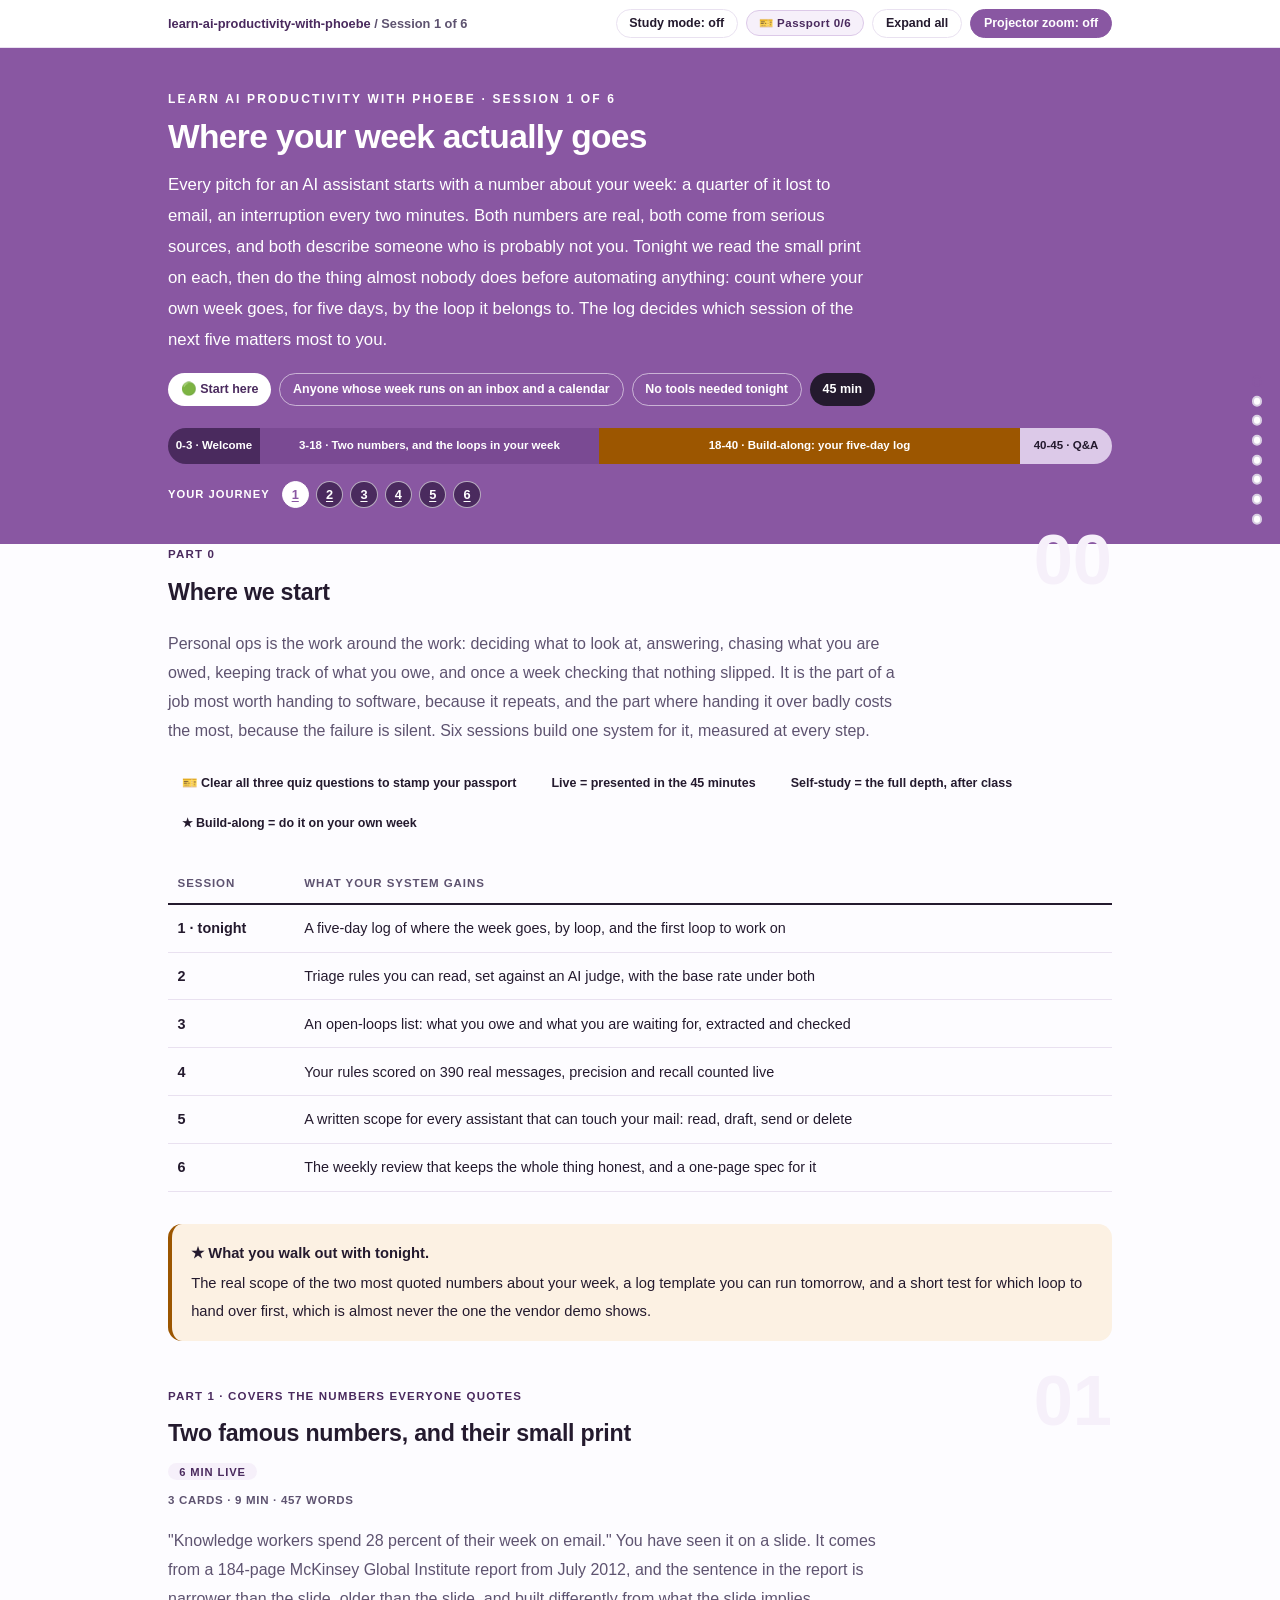
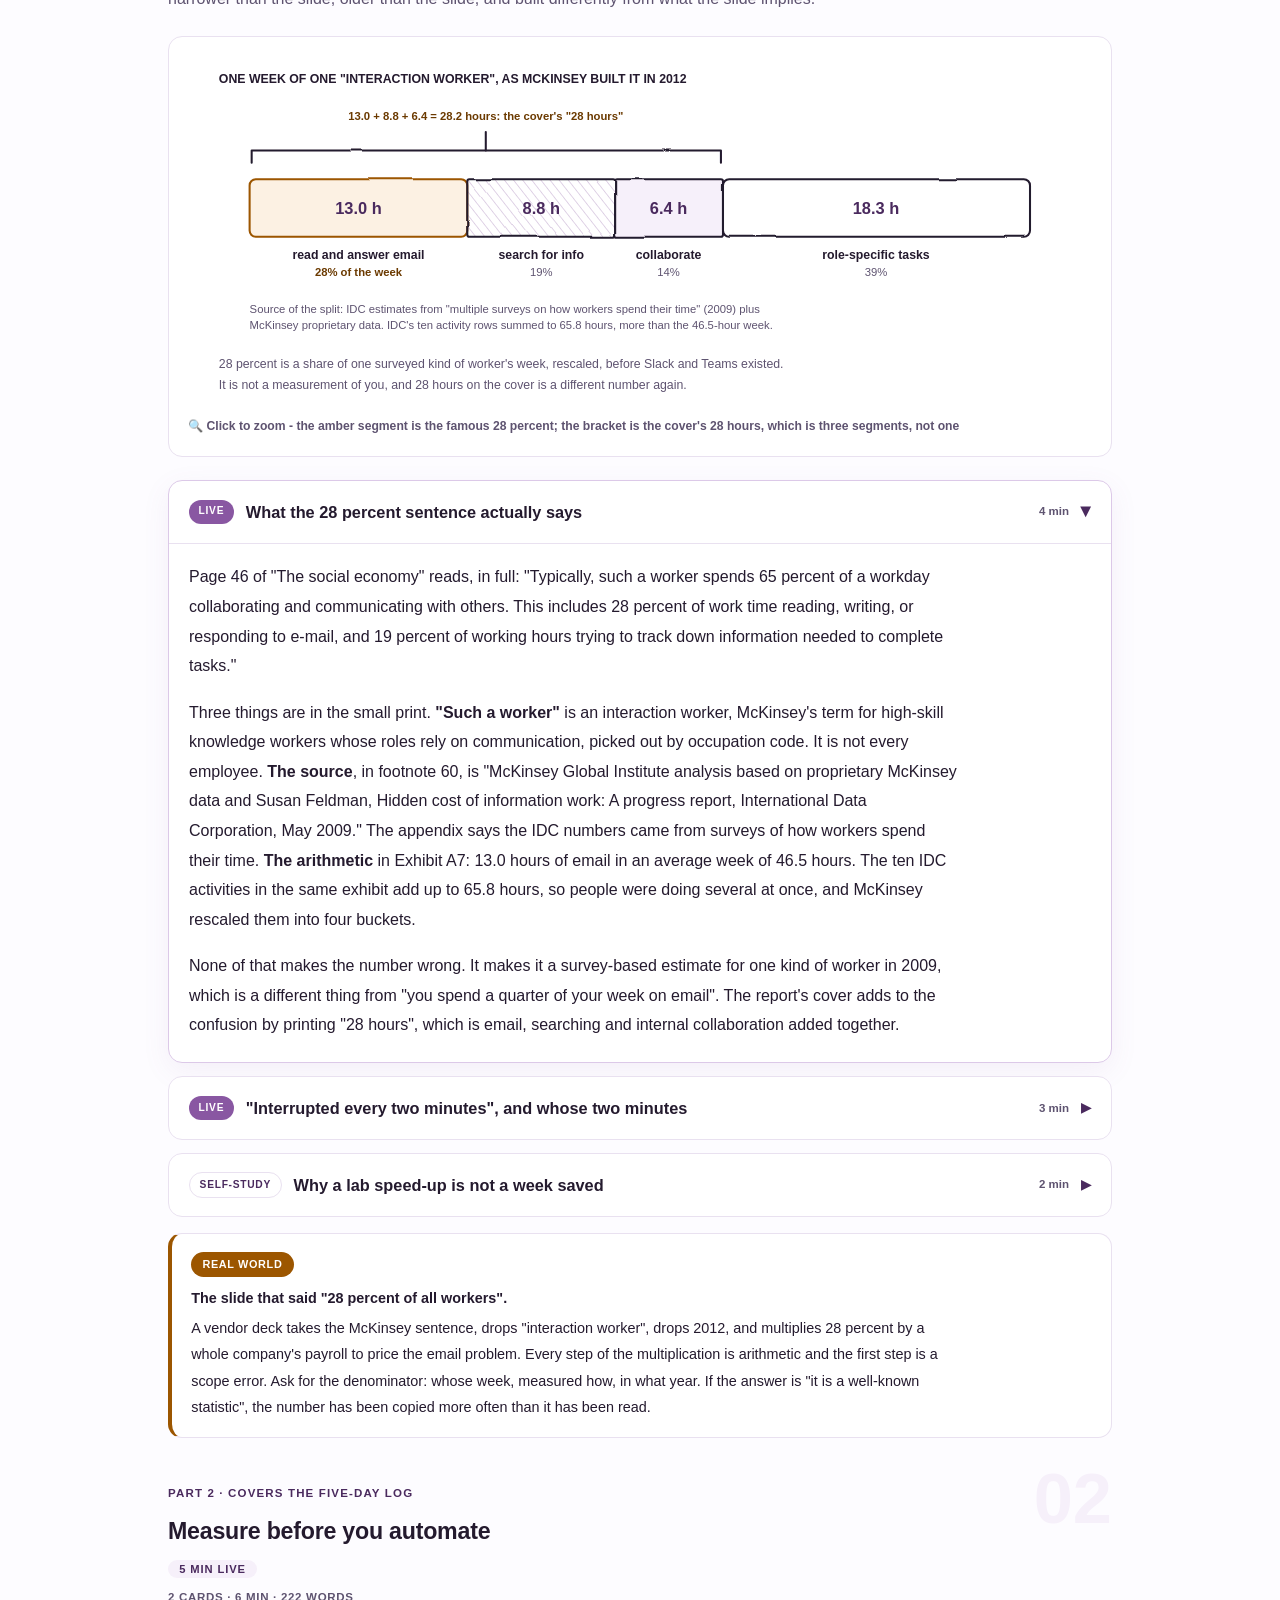
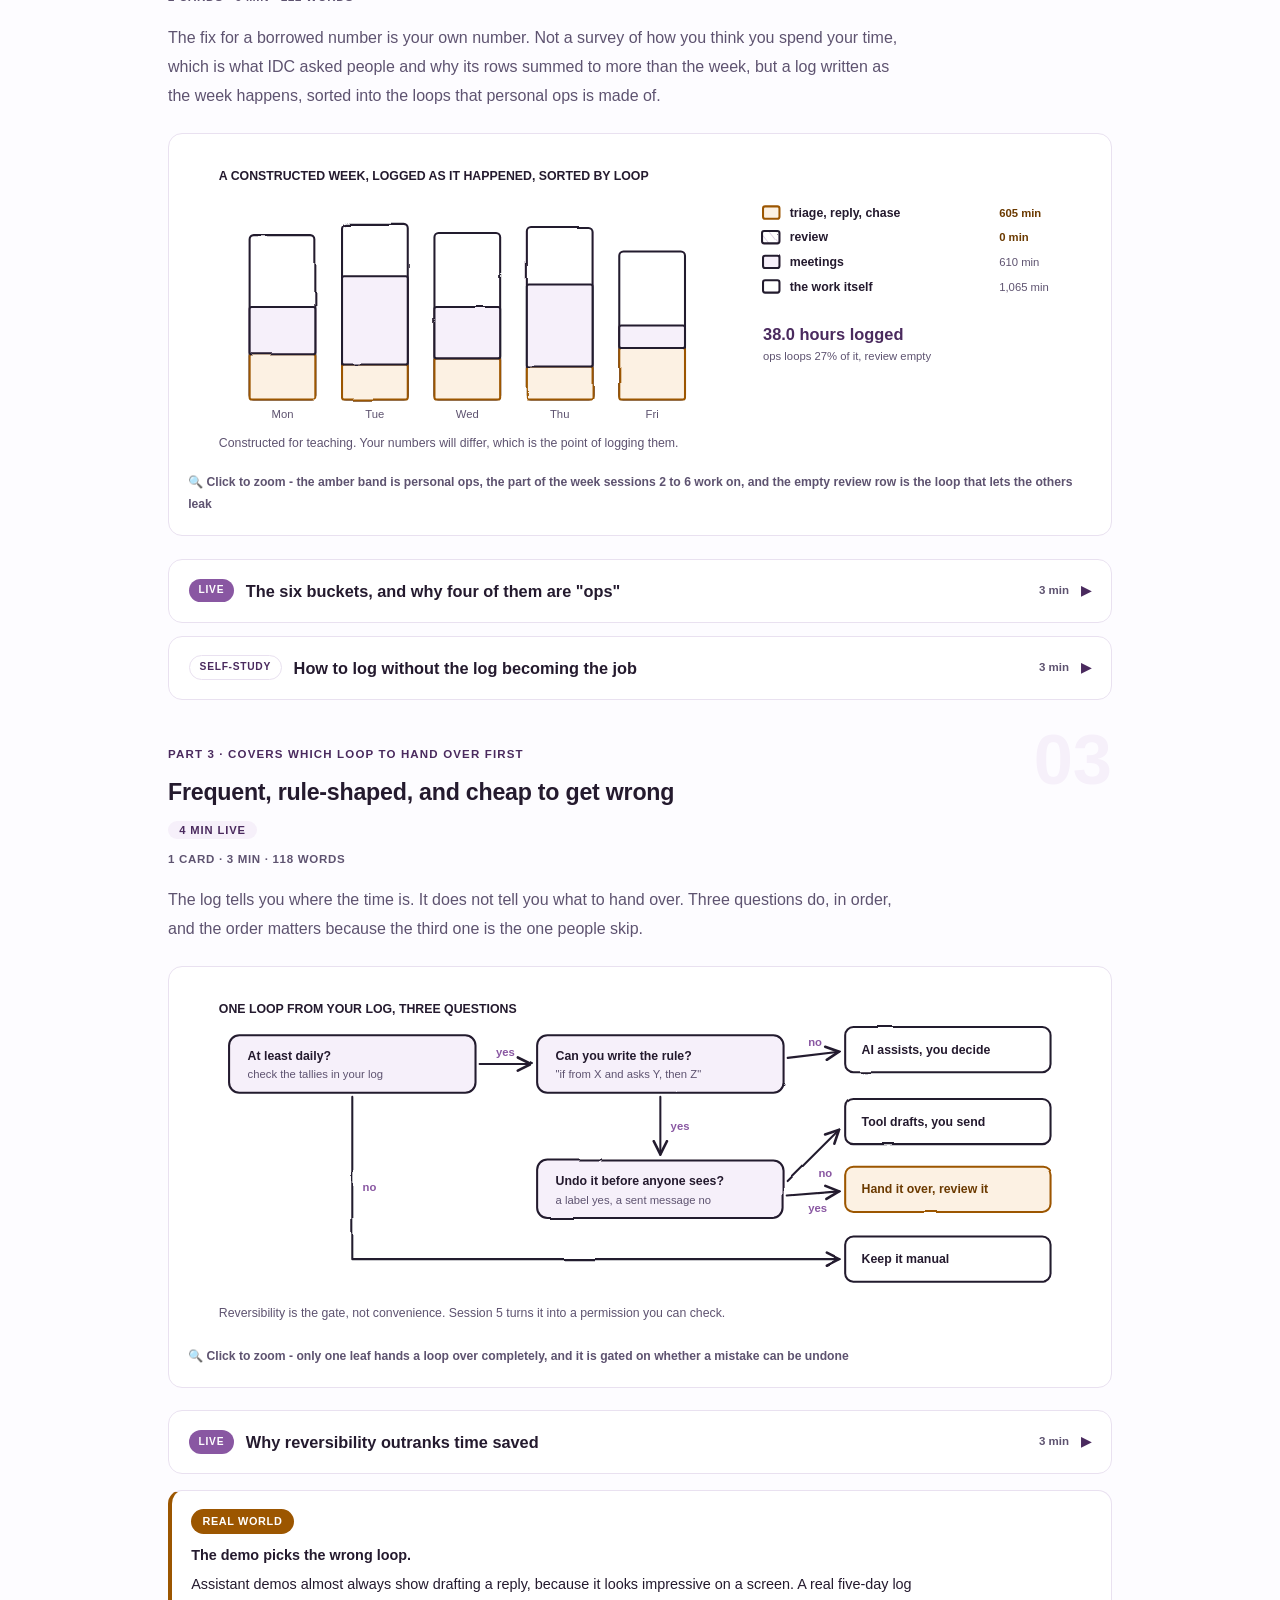
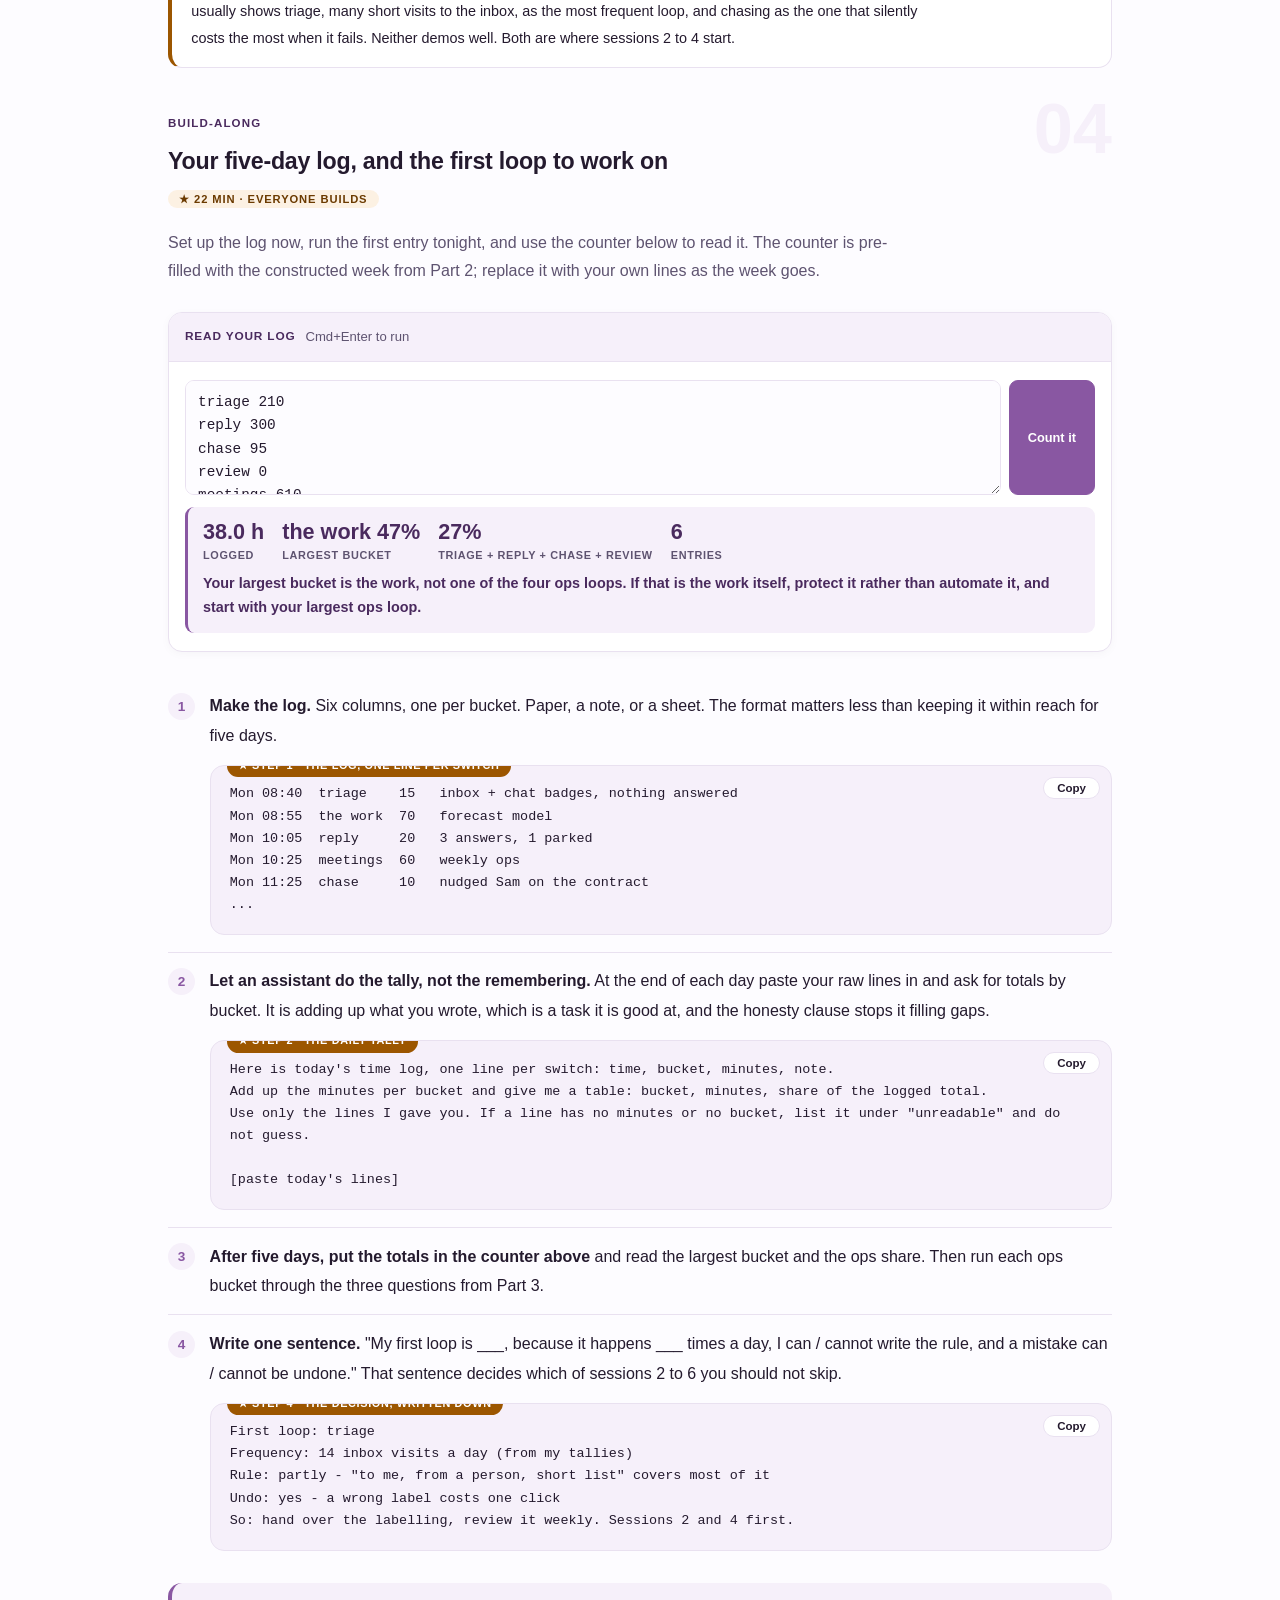
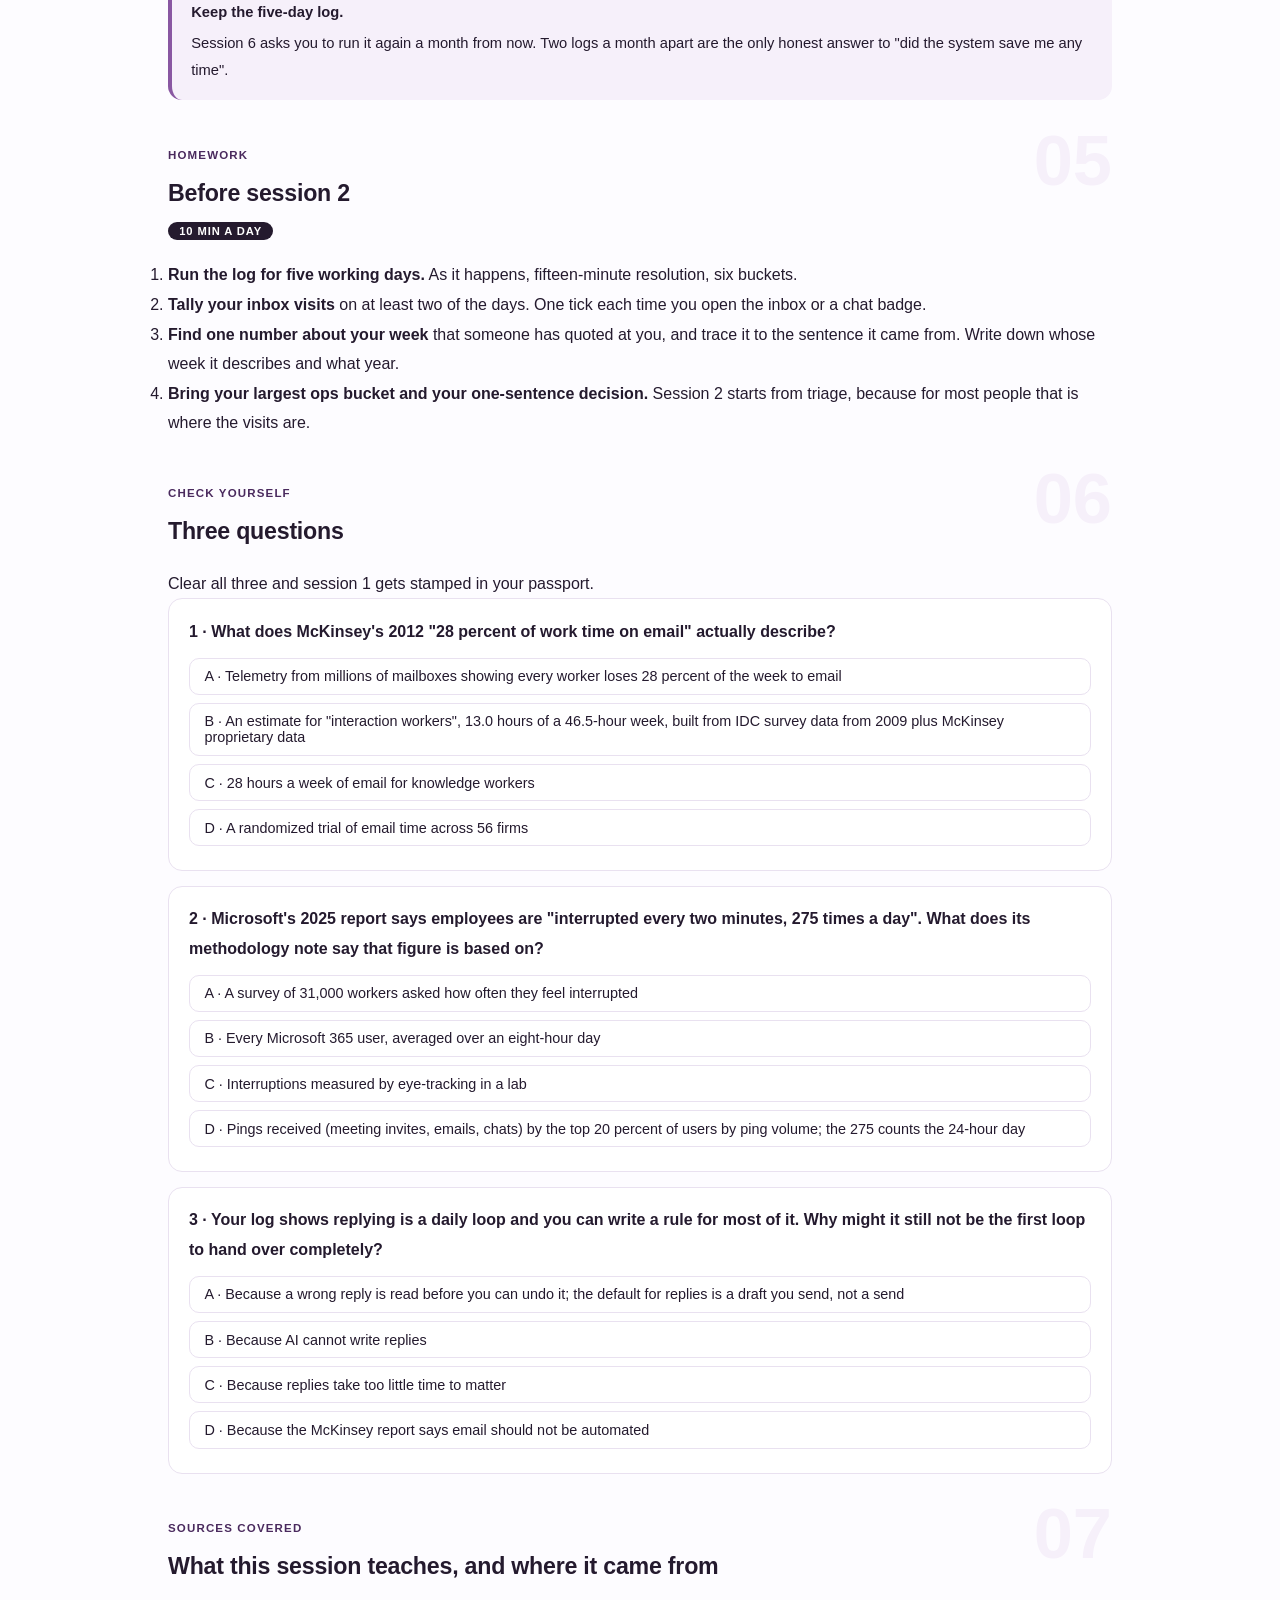
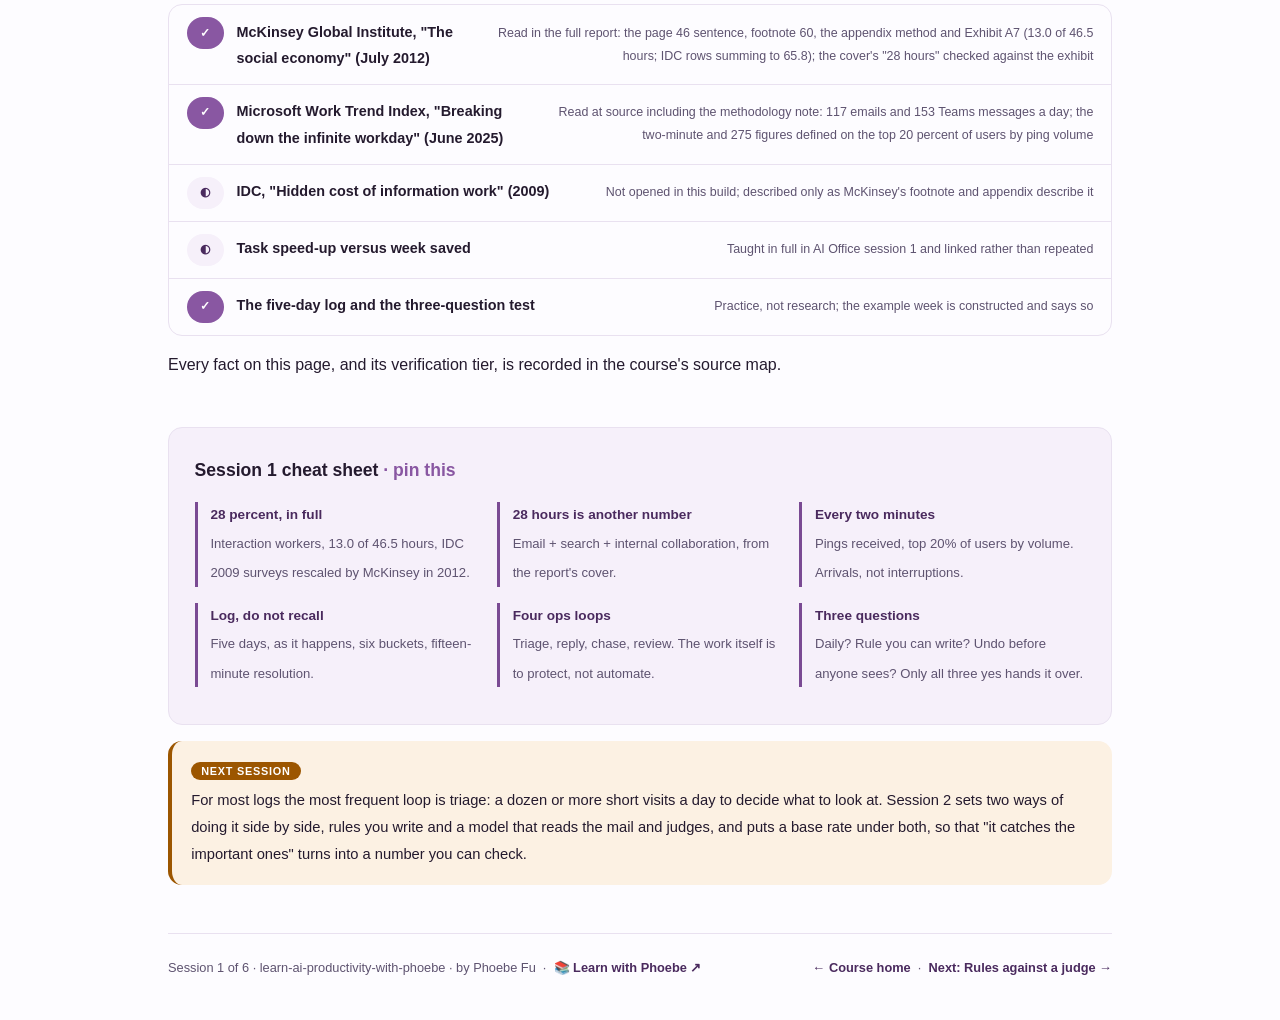
==== commit 5f558566: "Light surfaces everywhere: lightbox, cheat panel, code boxes; contrast and phone-width fixes Every d" ====
--- a/courses/01-where-your-week-goes.html
+++ b/courses/01-where-your-week-goes.html
@@ -19,7 +19,7 @@
 <meta name="twitter:image" content="https://phoebefu6.github.io/learn-ai-productivity-with-phoebe/assets/og-cover.png">
 <!-- social:end -->
 <title>Session 1 · Where your week actually goes - learn ai productivity with phoebe</title>
-<link rel="stylesheet" href="../assets/style.css?v=2">
+<link rel="stylesheet" href="../assets/style.css?v=18">
 </head>
 <body>
 
@@ -481,6 +481,6 @@
 
 </main>
 
-<script src="../assets/app.js?v=2"></script>
+<script src="../assets/app.js?v=18"></script>
 </body>
 </html>
--- a/assets/style.css
+++ b/assets/style.css
@@ -19,8 +19,8 @@
   --amber-ink: #6B3A00;
   --amber-50: #FCF1E3;
   --paper: #FDFCFF;
-  --code-bg: #22183A;
-  --code-ink: #E9E1F0;
+  --code-bg: #F6F0FA;
+  --code-ink: #241A2E;
   --scrim-rgb: 36,26,46;
   --shadow-rgb: 137,87,162;
   --radius: 14px;
@@ -241,7 +241,7 @@
 .pill.light { background: var(--indigo-50); color: var(--indigo); }
 .pill.inkpill { background: var(--ink); color: #fff; }
 .pill.amber, .pill.peach { background: var(--amber); color: #fff; }
-.pill.bare { color: var(--faint); }
+.pill.bare { color: var(--muted); }
 
 /* ---------- 4D grid ---------- */
 .grid-2 { display: grid; grid-template-columns: repeat(auto-fit, minmax(15rem, 1fr)); gap: .8rem; margin: .5rem 0 1rem; }
@@ -270,10 +270,11 @@
 table.clean td:first-child { font-weight: 600; }
 
 /* ---------- prompt boxes ---------- */
-.prompt-box {
+.prompt-box{
   position: relative;
-  background: var(--code-bg);
-  color: var(--code-ink);
+  background: #F6F0FA;
+  border: 1px solid #E9E1F0;
+  color: #241A2E;
   border-radius: var(--radius);
   padding: 1.1rem 1.2rem;
   margin: 1rem 0 1.2rem;
@@ -283,12 +284,12 @@
   white-space: pre-wrap;
   word-break: break-word;
 }
-.prompt-box .label {
+.prompt-box .label{
   position: absolute;
   top: -0.7rem;
   left: 1rem;
-  background: var(--indigo);
-  color: #fff;
+  background: #8957A2;
+  color: #FFFFFF;
   font-family: "Inter", -apple-system, sans-serif;
   font-size: .68rem;
   font-weight: 700;
@@ -299,13 +300,13 @@
 }
 .prompt-box.bad .label { background: var(--faint); color: var(--ink); }
 .prompt-box.good .label { background: var(--amber); color: #fff; }
-.copy-btn {
+.copy-btn{
   position: absolute;
   top: .7rem;
   right: .7rem;
-  background: rgba(255,255,255,.1);
-  border: 1px solid rgba(255,255,255,.25);
-  color: #fff;
+  background: #FFFFFF;
+  border: 1px solid #E9E1F0;
+  color: #241A2E;
   border-radius: 999px;
   padding: .25rem .8rem;
   font-size: .72rem;
@@ -314,7 +315,7 @@
   font-family: "Inter", -apple-system, sans-serif;
   transition: background .15s ease;
 }
-.copy-btn:hover { background: rgba(255,255,255,.22); }
+.copy-btn:hover { background: #E9E1F0; }
 .copy-btn.copied { background: var(--amber); border-color: var(--amber); color: #fff; }
 
 /* ---------- demo steps ---------- */
@@ -409,7 +410,7 @@
   gap: .4rem;
 }
 
-.lightbox {
+.lightbox{
   position: fixed;
   inset: 0;
   z-index: 100;
@@ -421,8 +422,10 @@
   cursor: zoom-out;
 }
 .lightbox.open { display: flex; }
-.lightbox .inner {
+.lightbox .inner{
   background: #fff;
+  border: 1px solid #E9E1F0;
+  box-shadow: 0 10px 40px rgba(36,26,46,.14);
   border-radius: var(--radius);
   padding: 2rem;
   max-width: 94vw;
@@ -430,13 +433,12 @@
   overflow: auto;
 }
 .lightbox .inner svg, .lightbox .inner img { width: min(88vw, 70rem); height: auto; }
-.lightbox .close-hint {
+.lightbox .close-hint{
   position: fixed;
   top: 1rem; right: 1.4rem;
-  color: #fff;
+  color: #241A2E;
   font-size: .8rem;
   font-weight: 600;
-  opacity: .8;
 }
 
 /* ---------- courses covered ---------- */
@@ -455,19 +457,20 @@
 .covered-row .note { margin-left: auto; color: var(--muted); font-size: .78rem; text-align: right; }
 
 /* ---------- cheat sheet footer ---------- */
-.cheat {
-  background: var(--ink);
-  color: #fff;
+.cheat{
+  background: #F6F0FA;
+  border: 1px solid #E9E1F0;
+  color: #241A2E;
   border-radius: var(--radius);
   padding: 1.6rem 1.6rem 1.3rem;
   margin-top: 3rem;
 }
 .cheat h3 { font-size: 1.1rem; margin-bottom: 1rem; }
-.cheat h3 span { color: var(--indigo-soft); }
+.cheat h3 span { color: #8957A2; }
 .cheat .grid-2 { gap: 1rem; }
 .cheat .cheat-item { border-left: 3px solid var(--indigo-mid); padding-left: .8rem; }
-.cheat .cheat-item b { display: block; font-size: .85rem; color: var(--indigo-soft); }
-.cheat .cheat-item span { font-size: .82rem; opacity: .85; }
+.cheat .cheat-item b { display: block; font-size: .85rem; color: #4A2A5E; }
+.cheat .cheat-item span { font-size: .82rem; color: #5E5370; }
 
 footer.pagefoot {
   border-top: 1px solid var(--hairline);
@@ -1160,7 +1163,7 @@
   transition: all .18s ease;
 }
 .pp-stamp:hover { border-color: var(--indigo-soft); }
-.pp-stamp i { font-size: 1.3rem; font-style: normal; opacity: .7; }
+.pp-stamp i { font-size: 1.3rem; font-style: normal; opacity: 1; }
 .pp-stamp b { font: 800 0.7rem Inter, sans-serif; }
 .pp-stamp.got {
   border-style: solid; border-color: var(--indigo);
@@ -1310,3 +1313,33 @@
 .tb-grid .tb-wide { grid-column: 1 / -1; }
 .tb-grid input[type="checkbox"], .tb-rhead input { accent-color: var(--indigo); margin-right: 4px; }
 @media (max-width: 520px) { .tb-grid { grid-template-columns: 1fr; } }
+
+/* layout-patch-3: phone-width overflow (2026-10-10) */
+.sql-bar { flex-wrap: wrap; }
+@media (max-width: 480px) {
+  .covered-row { flex-wrap: wrap; }
+  .covered-row .note { margin-left: 0; text-align: left; flex-basis: 100%; }
+  details.card summary { flex-wrap: wrap; }
+  details.card summary .mini { white-space: normal; }
+  .wk, .sqlbox, .prompt-box, pre { max-width: 100%; overflow-x: auto; }
+  .mono, code, strong, .note { overflow-wrap: anywhere; }
+  select, input[type=range], label { max-width: 100%; }
+  canvas, svg, img { max-width: 100%; height: auto; }
+  .tree-kids, .tree-node-wrap, .tree-node, .rb-night, .al-row, .gd-field, .tl-row, .sl-row { max-width: 100%; overflow-x: auto; }
+  .tl-cols, .sl-cols, .bb-cols, .ev-cols, [class$="-cols"] { grid-template-columns: 1fr !important; display: grid; }
+  .tl-cols > *, .sl-cols > *, [class$="-cols"] > * { min-width: 0; max-width: 100%; }
+  .mono { white-space: normal; }
+  .er-w, .bb-lab, .tl-lev, .sl-lev { max-width: 100%; white-space: normal; }
+}
+/* contrast-patch-2b */
+.cheat a { color: var(--indigo-deep, var(--ink)); }
+.chip.audience { background: transparent; border-color: rgba(255,255,255,.55); }
+.masthead a, .masthead .sub a { color: #fff; text-decoration: underline; text-underline-offset: 2px; }
+.prompt-box b, .prompt-box strong { color: var(--indigo-deep, var(--ink)); }
+.prompt-box span, .prompt-box em, .prompt-box i { color: inherit; }
+.pp-stamp i { color: var(--ink); }
+/* contrast-patch-2 */
+.klabel, .section-kicker .klabel, details.card summary .caret, .crumb a, .toolbar .crumb a, .pagenav a, .pagefoot a, footer.pagefoot a, .pagefoot p a, .cnum, .course-card .cnum, .pill.light, .covered-row .status.light, .paths a, .tag.concept, .chip.level, .quiz-score, .mmd-launch, .mode.self, .legend .pill.light { color: var(--indigo-deep); }
+.chip.audience { background: transparent; border-color: rgba(255,255,255,.55); }
+.journey a { background: var(--indigo-deep); border-color: rgba(255,255,255,.6); }
+.skip-link { background: var(--indigo-deep); }
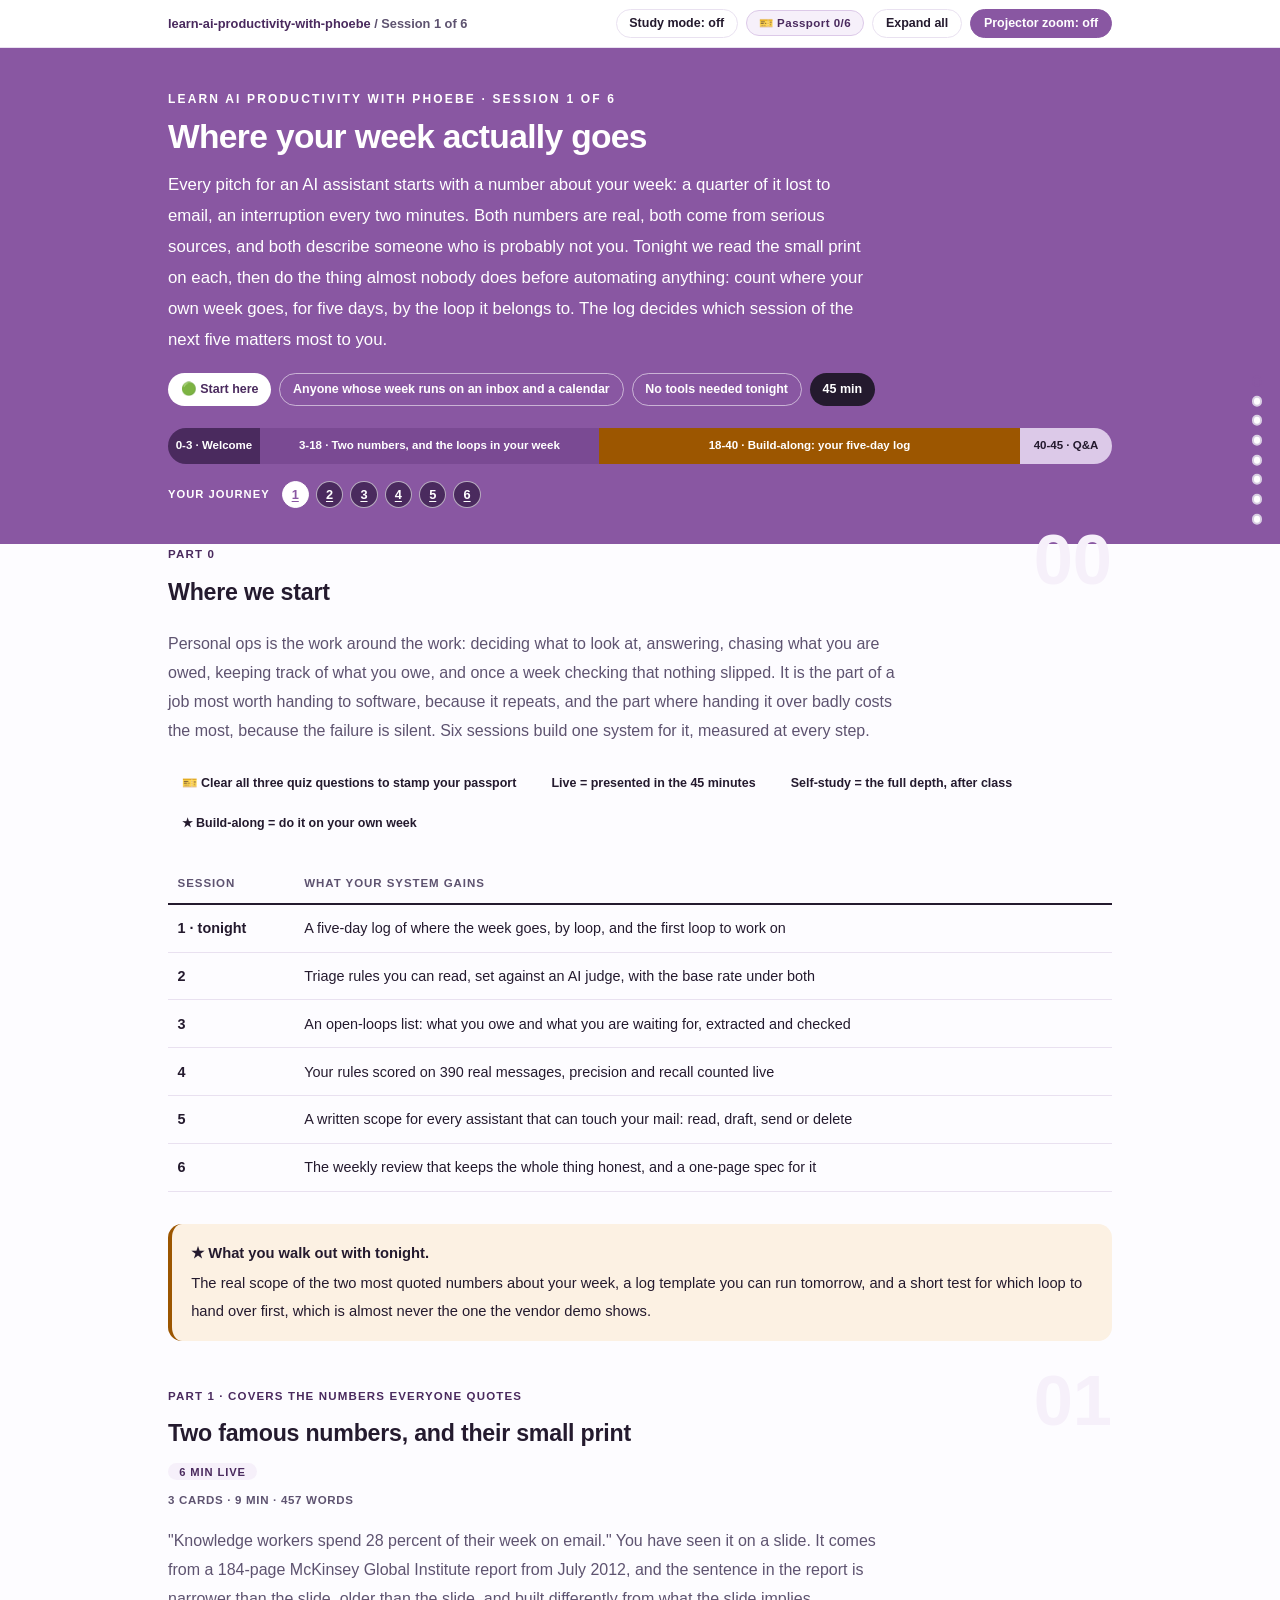
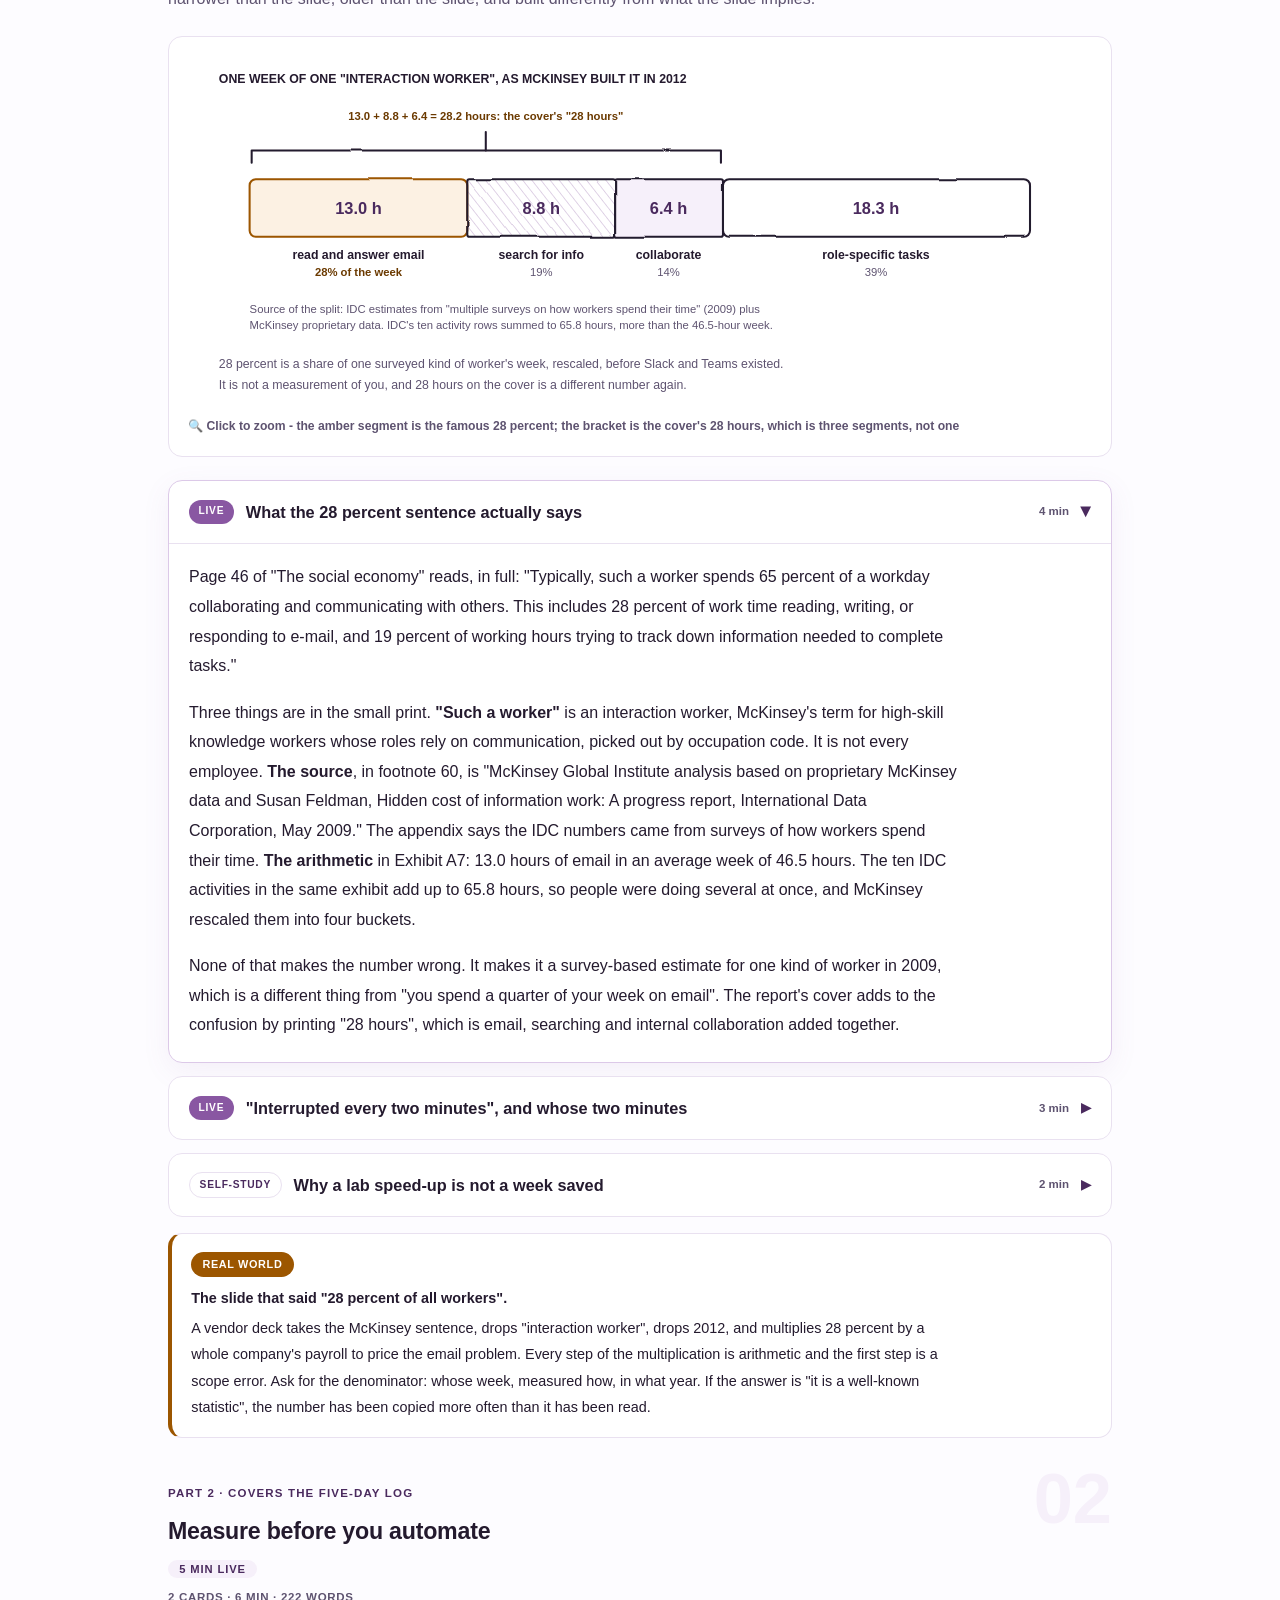
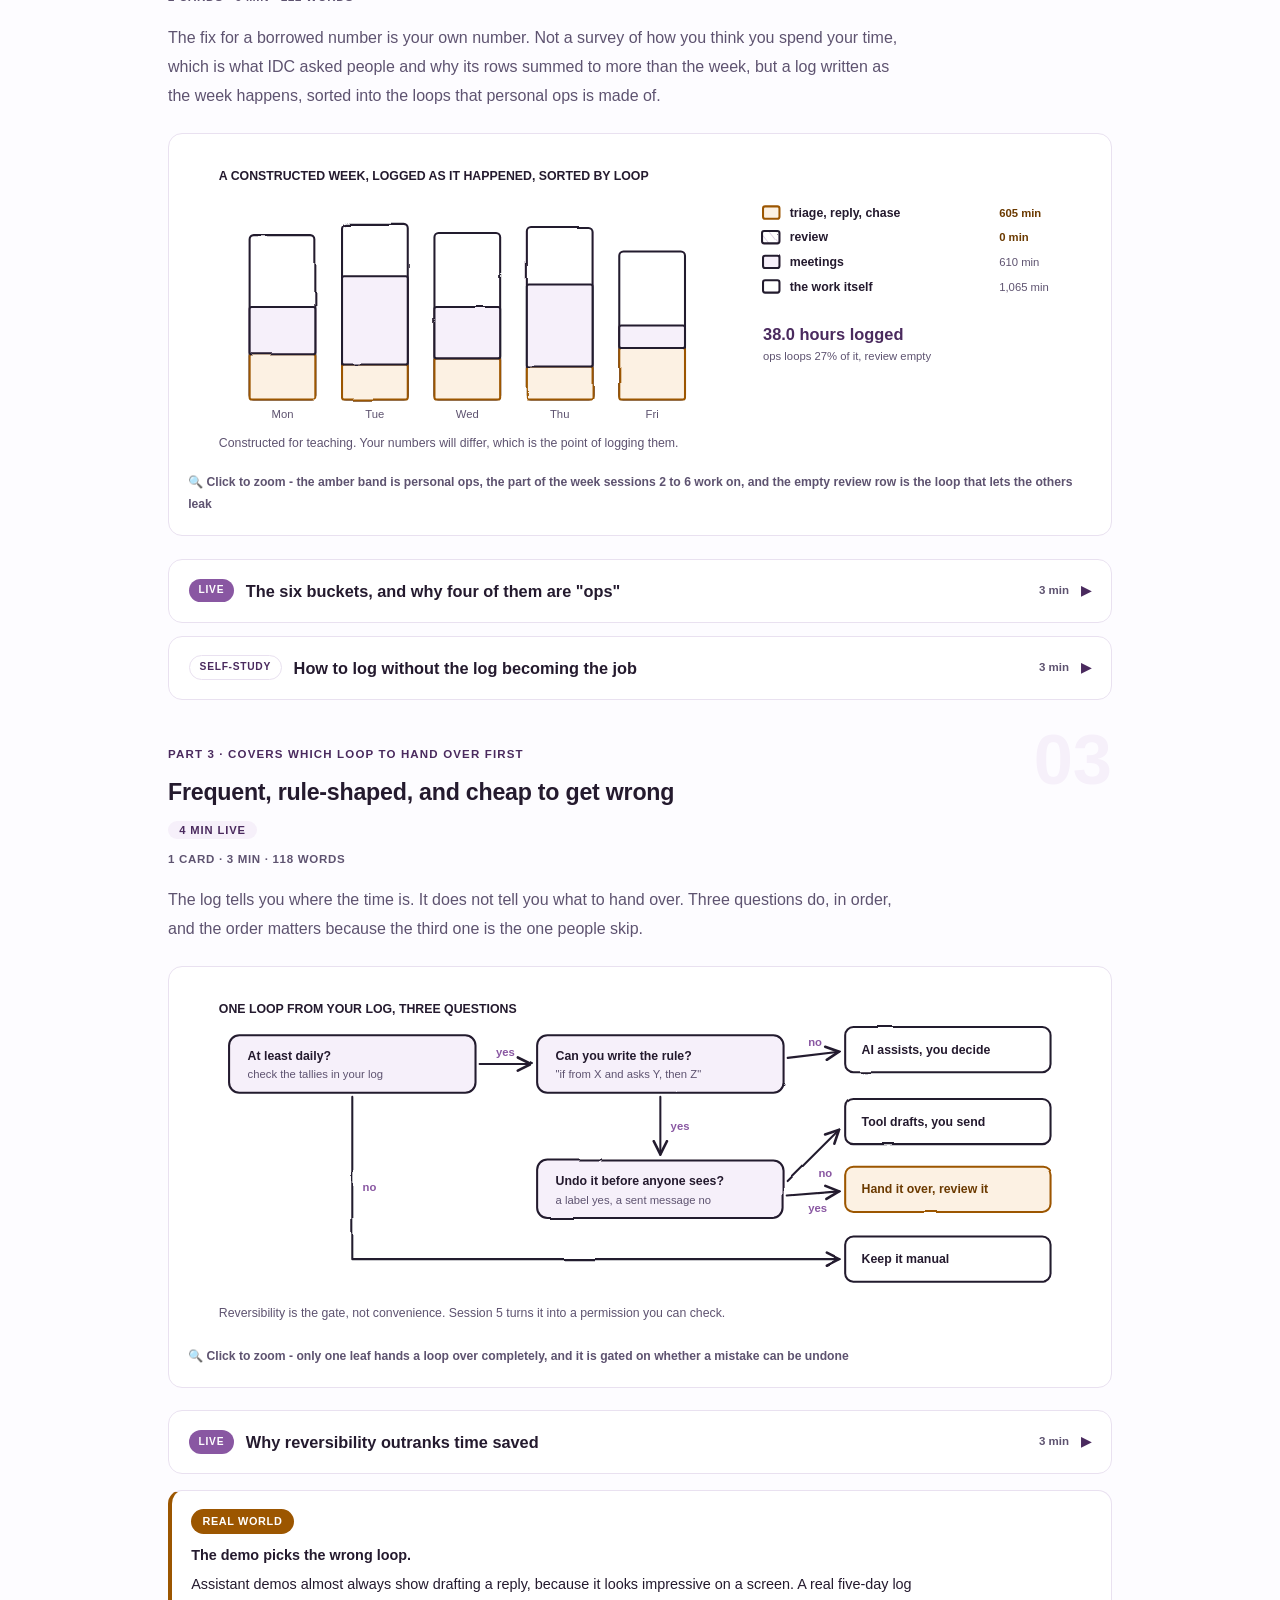
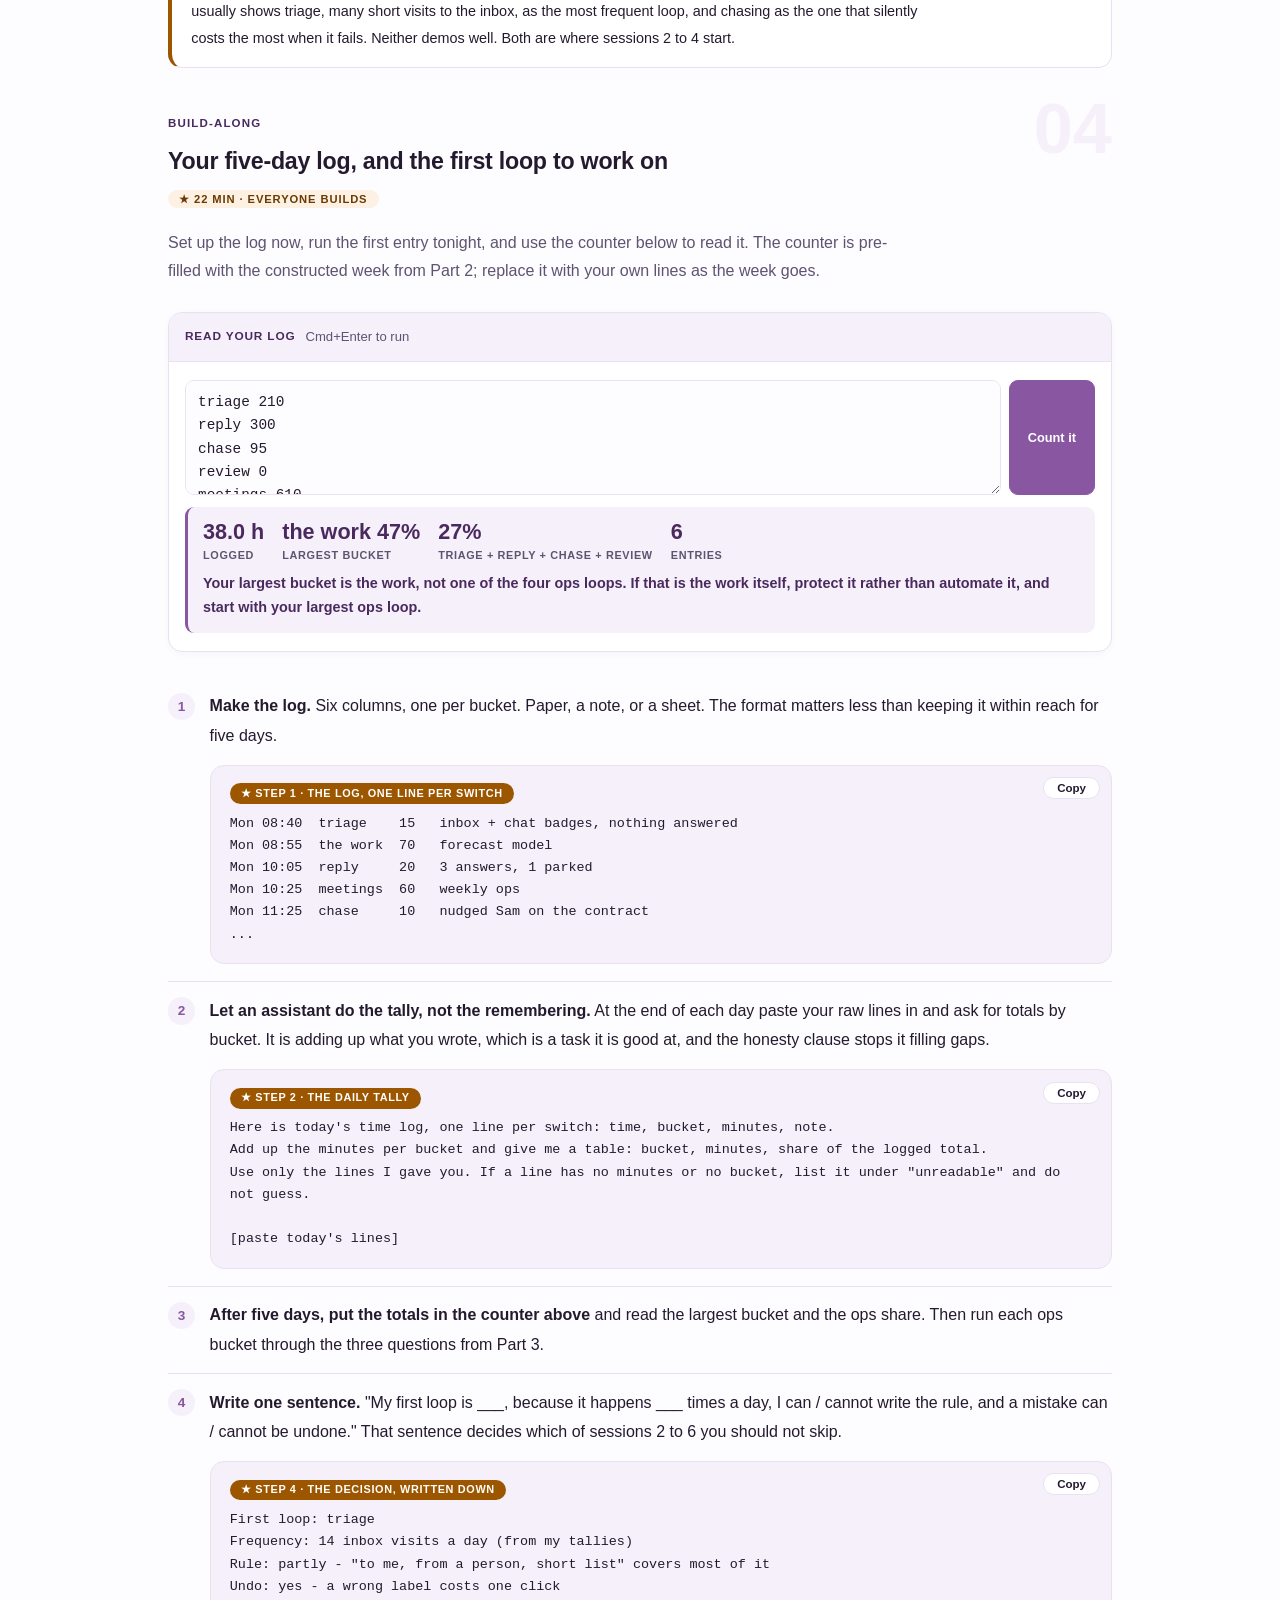
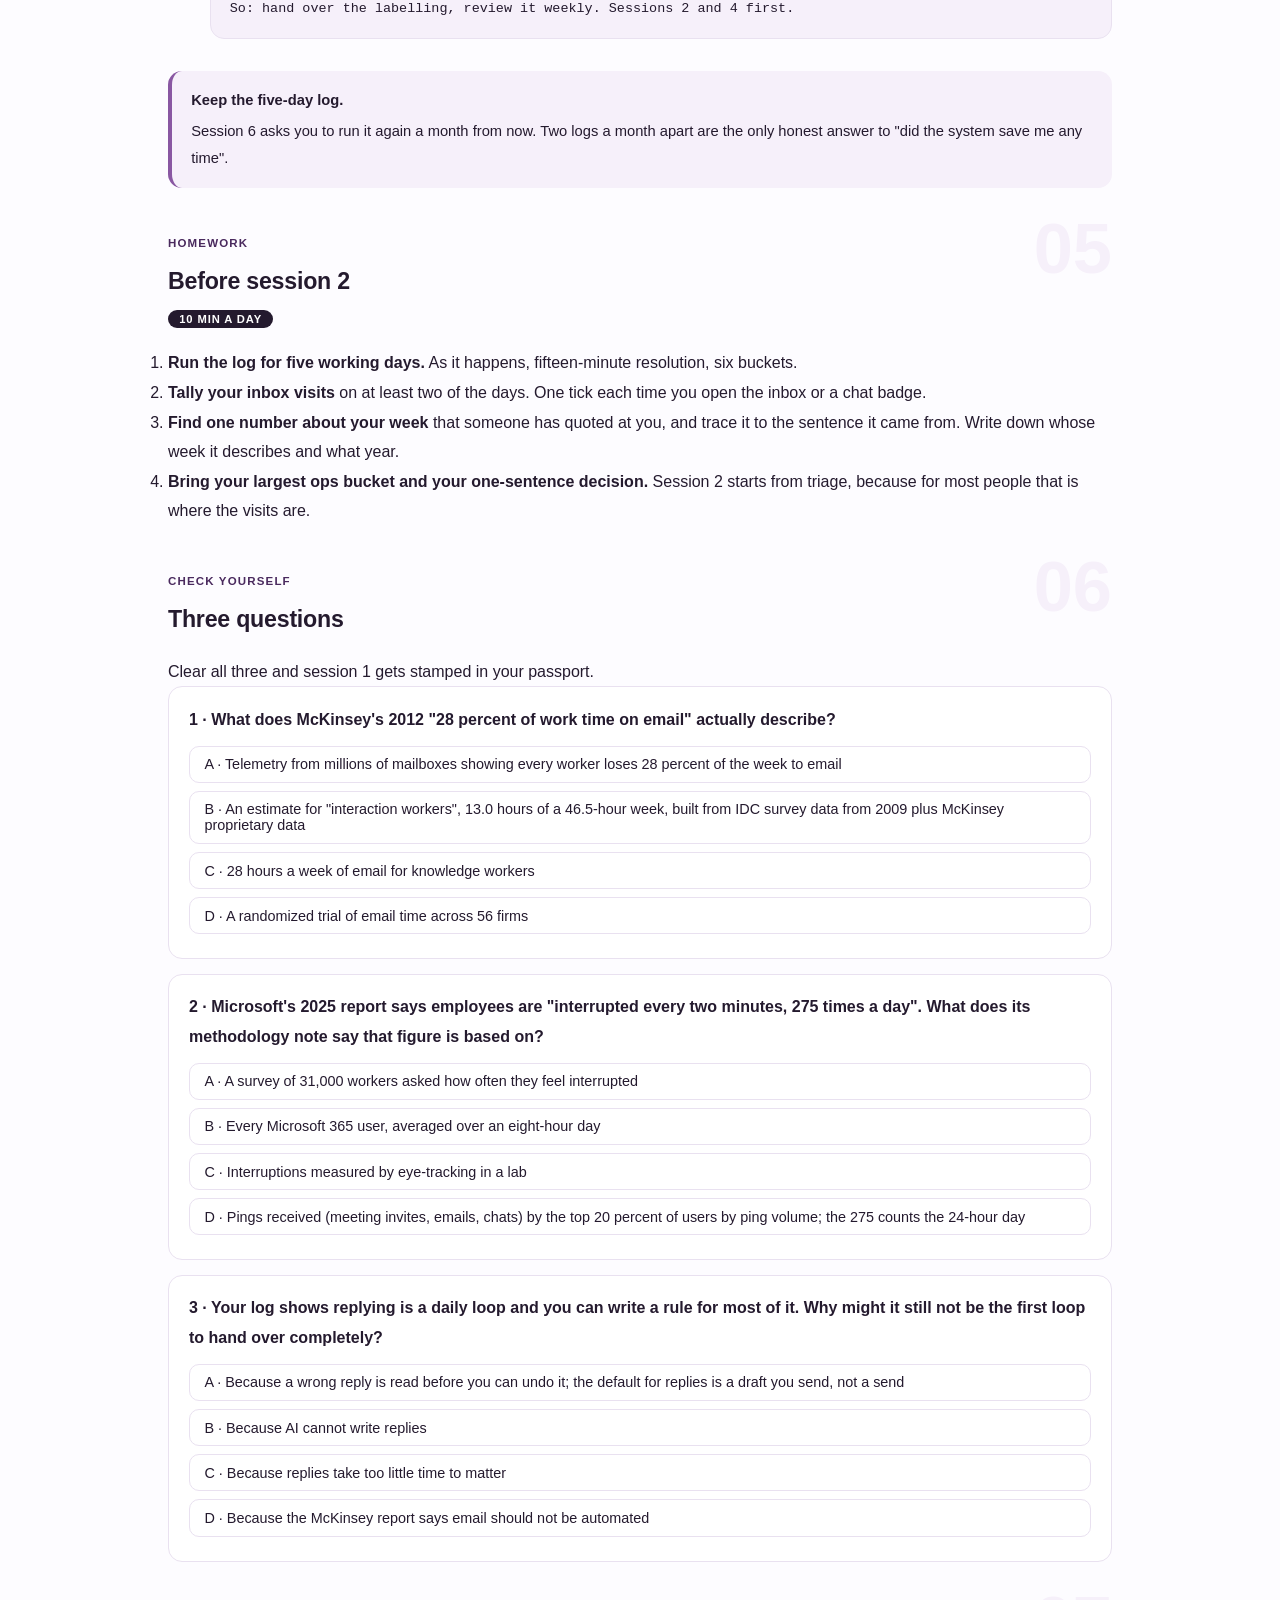
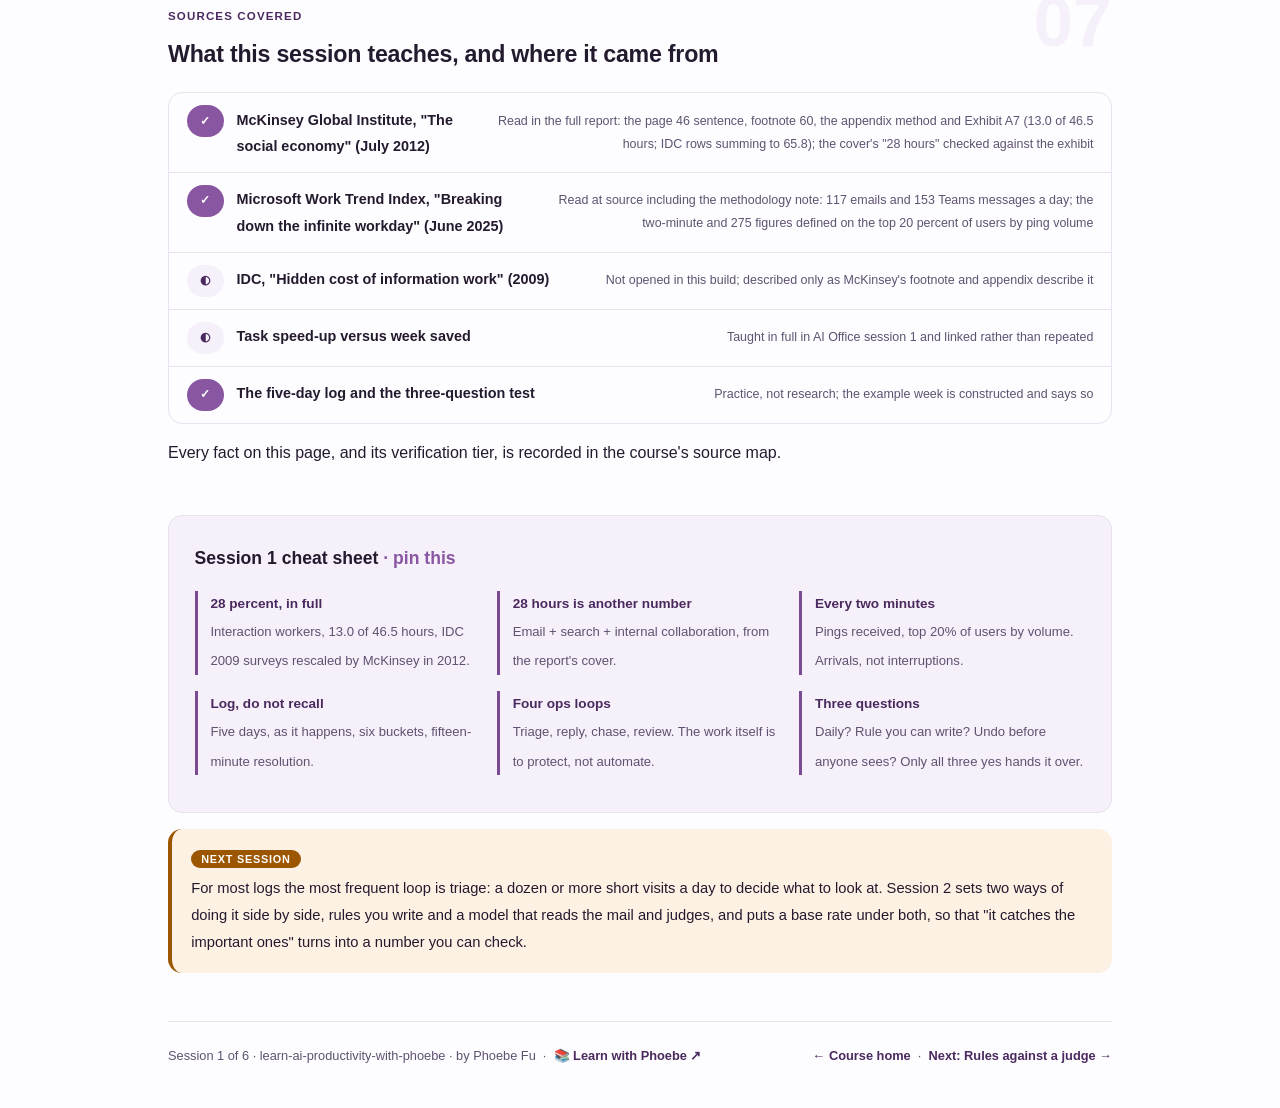
==== commit bd18a17a: "Prompt-box label inside the box: overflow no longer cuts it in half The label hung 0.7rem above the " ====
--- a/courses/01-where-your-week-goes.html
+++ b/courses/01-where-your-week-goes.html
@@ -19,7 +19,7 @@
 <meta name="twitter:image" content="https://phoebefu6.github.io/learn-ai-productivity-with-phoebe/assets/og-cover.png">
 <!-- social:end -->
 <title>Session 1 · Where your week actually goes - learn ai productivity with phoebe</title>
-<link rel="stylesheet" href="../assets/style.css?v=18">
+<link rel="stylesheet" href="../assets/style.css?v=19">
 </head>
 <body>
 
--- a/assets/style.css
+++ b/assets/style.css
@@ -1343,3 +1343,8 @@
 .chip.audience { background: transparent; border-color: rgba(255,255,255,.55); }
 .journey a { background: var(--indigo-deep); border-color: rgba(255,255,255,.6); }
 .skip-link { background: var(--indigo-deep); }
+
+/* Prompt-box label sits inside the box (2026-10-12). Hanging it 0.7rem above the edge let any
+   overflow:auto parent cut it in half; in normal flow nothing can clip it. The right margin
+   keeps it clear of the Copy button; long labels wrap instead of running under it. */
+.prompt-box > .label{ position: static; display: table; margin: 0 5.2rem .55rem 0; white-space: normal; line-height: 1.45; }
